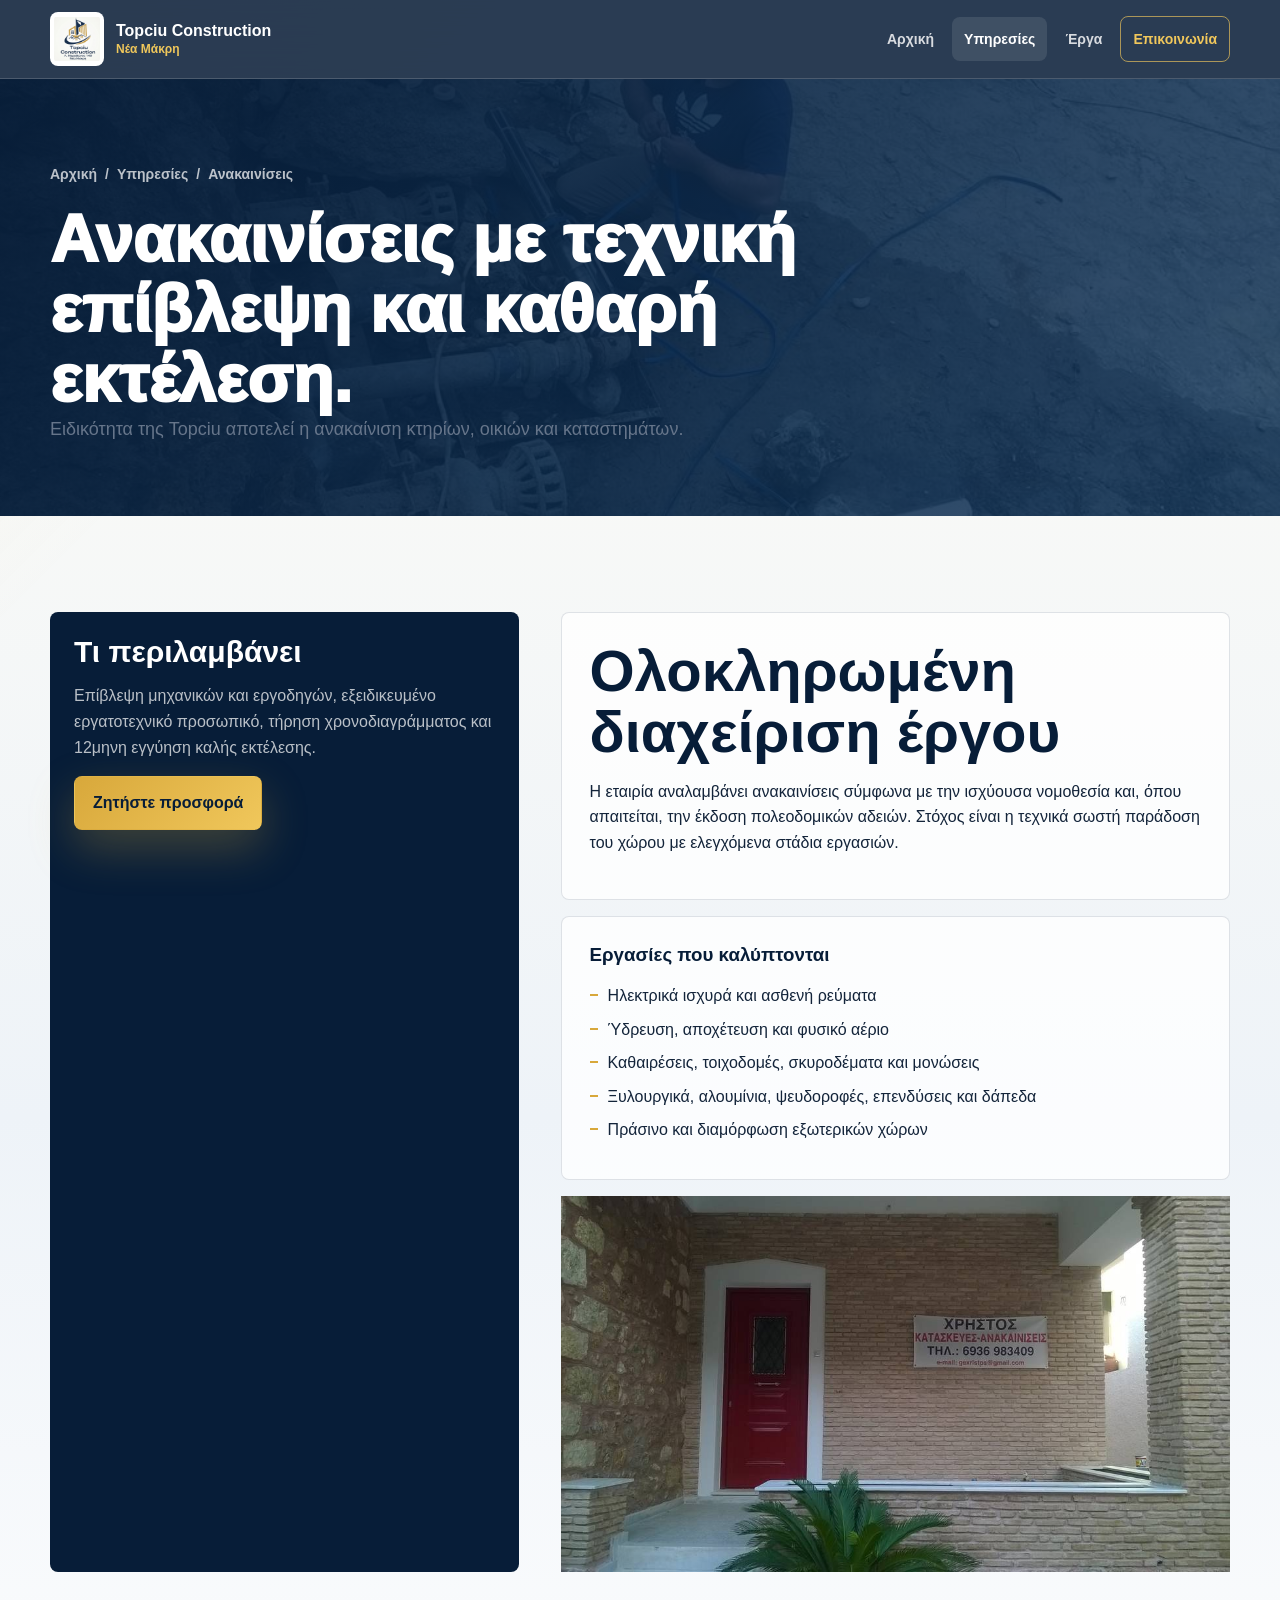
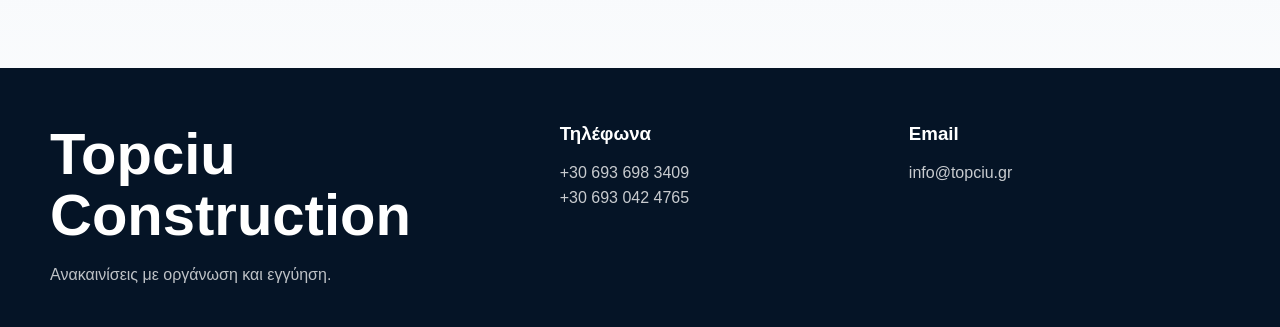
==== anakainiseis.html @ f80893bf "Build Topciu Construction website" ====
<!doctype html>
<html lang="el">
<head>
  <meta charset="utf-8"><meta name="viewport" content="width=device-width, initial-scale=1">
  <title>Ανακαινίσεις κατοικιών και καταστημάτων | Topciu Construction</title>
  <meta name="description" content="Ανακαινίσεις κτηρίων, οικιών και καταστημάτων από την Topciu Construction με επίβλεψη μηχανικών, πολεοδομικές άδειες και 12μηνη εγγύηση.">
  <link rel="canonical" href="https://topciu.gr/anakainiseis.html">
  <meta property="og:title" content="Ανακαινίσεις | Topciu Construction"><meta property="og:description" content="Ολοκληρωμένες ανακαινίσεις με τεχνική επίβλεψη και εγγύηση."><meta property="og:image" content="https://topciu.gr/assets/project-renovation.jpg">
  <link rel="stylesheet" href="styles.css">
  <script type="application/ld+json">{"@context":"https://schema.org","@type":"Service","name":"Ανακαινίσεις","provider":{"@type":"LocalBusiness","name":"Topciu Construction"},"areaServed":"Αττική","serviceType":"Ανακαινίσεις κτηρίων, κατοικιών και καταστημάτων"}</script>
</head>
<body><div class="site-shell"><header class="site-header"><div class="container nav-wrap"><a class="brand" href="index.html"><img src="assets/topciu-new-logo.png" alt="Topciu Construction logo"><span>Topciu Construction<small>Νέα Μάκρη</small></span></a><button class="menu-toggle" type="button" aria-label="Άνοιγμα μενού" aria-expanded="false">☰</button><nav class="main-nav"><a href="index.html">Αρχική</a><a href="ypiresies.html" aria-current="page">Υπηρεσίες</a><a href="erga.html">Έργα</a><a href="epikoinonia.html" class="nav-cta">Επικοινωνία</a></nav></div></header>
<main><section class="page-hero"><div class="container"><div class="breadcrumb"><a href="index.html">Αρχική</a><span>/</span><a href="ypiresies.html">Υπηρεσίες</a><span>/</span><span>Ανακαινίσεις</span></div><h1>Ανακαινίσεις με τεχνική επίβλεψη και καθαρή εκτέλεση.</h1><p class="lead">Ειδικότητα της Topciu αποτελεί η ανακαίνιση κτηρίων, οικιών και καταστημάτων.</p></div></section>
<section class="section"><div class="container detail-grid"><aside class="fact-panel reveal"><h2>Τι περιλαμβάνει</h2><p>Επίβλεψη μηχανικών και εργοδηγών, εξειδικευμένο εργατοτεχνικό προσωπικό, τήρηση χρονοδιαγράμματος και 12μηνη εγγύηση καλής εκτέλεσης.</p><a class="button button-primary" href="epikoinonia.html">Ζητήστε προσφορά</a></aside><div><div class="content-block reveal"><h2>Ολοκληρωμένη διαχείριση έργου</h2><p>Η εταιρία αναλαμβάνει ανακαινίσεις σύμφωνα με την ισχύουσα νομοθεσία και, όπου απαιτείται, την έκδοση πολεοδομικών αδειών. Στόχος είναι η τεχνικά σωστή παράδοση του χώρου με ελεγχόμενα στάδια εργασιών.</p></div><div class="content-block reveal"><h3>Εργασίες που καλύπτονται</h3><ul class="check-list"><li>Ηλεκτρικά ισχυρά και ασθενή ρεύματα</li><li>Ύδρευση, αποχέτευση και φυσικό αέριο</li><li>Καθαιρέσεις, τοιχοδομές, σκυροδέματα και μονώσεις</li><li>Ξυλουργικά, αλουμίνια, ψευδοροφές, επενδύσεις και δάπεδα</li><li>Πράσινο και διαμόρφωση εξωτερικών χώρων</li></ul></div><img class="reveal" src="assets/project-renovation.jpg" alt="Έργο ανακαίνισης Topciu Construction" loading="lazy"></div></div></section></main>
<footer class="footer"><div class="container footer-grid"><div><h2>Topciu Construction</h2><p>Ανακαινίσεις με οργάνωση και εγγύηση.</p></div><div><h3>Τηλέφωνα</h3><p><a href="tel:+306936983409">+30 693 698 3409</a><br><a href="tel:+306930424765">+30 693 042 4765</a></p></div><div><h3>Email</h3><p><a href="mailto:info@topciu.gr">info@topciu.gr</a></p></div></div></footer></div><script src="script.js"></script></body></html>
---- styles.css ----
:root {
  --navy: #071d38;
  --navy-2: #0e3157;
  --ink: #13243a;
  --gold: #d8a83b;
  --gold-2: #f0c75b;
  --steel: #dce4ee;
  --paper: #f8f6ef;
  --white: #ffffff;
  --muted: #66758a;
  --line: rgba(7, 29, 56, 0.12);
  --shadow: 0 24px 80px rgba(7, 29, 56, 0.16);
  --radius: 8px;
  --max: 1180px;
}

* {
  box-sizing: border-box;
}

html {
  scroll-behavior: smooth;
}

body {
  margin: 0;
  color: var(--ink);
  background: var(--paper);
  font-family: Inter, "Segoe UI", Roboto, Arial, sans-serif;
  line-height: 1.6;
  overflow-x: hidden;
}

body.menu-open {
  overflow: hidden;
}

img {
  max-width: 100%;
  display: block;
}

a {
  color: inherit;
  text-decoration: none;
}

.site-shell {
  overflow: hidden;
  max-width: 100vw;
  background:
    linear-gradient(135deg, rgba(216, 168, 59, 0.08), transparent 28rem),
    linear-gradient(180deg, #fffdf6 0%, #eef3f8 58%, #ffffff 100%);
}

.container {
  width: min(var(--max), calc(100% - 40px));
  margin: 0 auto;
}

.skip-link {
  position: absolute;
  top: -48px;
  left: 16px;
  z-index: 100;
  padding: 10px 14px;
  background: var(--navy);
  color: var(--white);
}

.skip-link:focus {
  top: 16px;
}

.site-header {
  position: sticky;
  top: 0;
  z-index: 50;
  border-bottom: 1px solid rgba(255, 255, 255, 0.16);
  background: rgba(7, 29, 56, 0.86);
  backdrop-filter: blur(18px);
}

.nav-wrap {
  display: flex;
  align-items: center;
  justify-content: space-between;
  min-height: 78px;
  gap: 24px;
}

.brand {
  display: inline-flex;
  align-items: center;
  gap: 12px;
  color: var(--white);
  font-weight: 900;
  letter-spacing: 0;
}

.brand img {
  width: 54px;
  height: 54px;
  object-fit: contain;
  background: #fff;
  border-radius: 8px;
  padding: 4px;
}

.brand span {
  display: block;
  line-height: 1.1;
}

.brand small {
  display: block;
  margin-top: 3px;
  color: var(--gold-2);
  font-size: 12px;
  font-weight: 800;
}

.main-nav {
  display: flex;
  align-items: center;
  gap: 6px;
}

.main-nav a {
  color: rgba(255, 255, 255, 0.82);
  padding: 11px 12px;
  border-radius: 8px;
  font-size: 14px;
  font-weight: 800;
}

.main-nav a:hover,
.main-nav a[aria-current="page"] {
  color: var(--white);
  background: rgba(255, 255, 255, 0.1);
}

.nav-cta {
  border: 1px solid rgba(240, 199, 91, 0.65);
  color: var(--gold-2) !important;
}

.menu-toggle {
  display: none;
  width: 46px;
  height: 46px;
  border: 1px solid rgba(255, 255, 255, 0.18);
  background: rgba(255, 255, 255, 0.08);
  color: var(--white);
  border-radius: 8px;
  font-size: 24px;
}

.hero {
  position: relative;
  min-height: calc(100vh - 78px);
  padding: 92px 0 56px;
  color: var(--white);
  background:
    linear-gradient(115deg, rgba(7, 29, 56, 0.96), rgba(7, 29, 56, 0.72)),
    url("assets/project-renovation.jpg") center / cover;
}

.hero::before {
  content: "";
  position: absolute;
  inset: 0;
  opacity: 0.36;
  background-image:
    linear-gradient(rgba(240, 199, 91, 0.2) 1px, transparent 1px),
    linear-gradient(90deg, rgba(240, 199, 91, 0.2) 1px, transparent 1px);
  background-size: 72px 72px;
  transform: perspective(700px) rotateX(58deg) translateY(-18%);
  transform-origin: top;
  animation: blueprintMove 18s linear infinite;
}

.hero::after {
  content: "";
  position: absolute;
  right: -10vw;
  bottom: -10vw;
  width: 52vw;
  aspect-ratio: 1;
  border: 28px solid rgba(216, 168, 59, 0.24);
  border-left-color: rgba(255, 255, 255, 0.08);
  border-radius: 50%;
  animation: slowSpin 28s linear infinite;
}

.hero-grid {
  position: relative;
  z-index: 1;
  display: grid;
  grid-template-columns: minmax(0, 1.1fr) minmax(320px, 0.72fr);
  align-items: center;
  gap: 56px;
}

.hero-grid > *,
.section-head > *,
.split > *,
.detail-grid > *,
.contact-grid > * {
  min-width: 0;
}

.eyebrow {
  display: inline-flex;
  align-items: center;
  flex-wrap: wrap;
  gap: 10px;
  margin: 0 0 20px;
  color: var(--gold-2);
  font-size: 13px;
  font-weight: 900;
  text-transform: uppercase;
}

.eyebrow::before {
  content: "";
  width: 34px;
  height: 2px;
  background: var(--gold-2);
}

h1,
h2,
h3 {
  margin: 0;
  line-height: 1.05;
  letter-spacing: 0;
}

h1 {
  max-width: 900px;
  font-size: clamp(40px, 5.4vw, 76px);
  font-weight: 950;
  overflow-wrap: anywhere;
  word-break: break-word;
}

.hero p {
  max-width: 680px;
  margin: 24px 0 0;
  color: rgba(255, 255, 255, 0.82);
  font-size: clamp(18px, 2vw, 22px);
}

.hero-actions,
.section-actions {
  display: flex;
  flex-wrap: wrap;
  gap: 12px;
  margin-top: 32px;
}

.button {
  display: inline-flex;
  align-items: center;
  justify-content: center;
  min-height: 48px;
  padding: 13px 18px;
  border-radius: 8px;
  border: 1px solid transparent;
  font-weight: 900;
  transition: transform 180ms ease, box-shadow 180ms ease, background 180ms ease;
}

.button:hover {
  transform: translateY(-2px);
}

.button-primary {
  background: linear-gradient(135deg, var(--gold), var(--gold-2));
  color: #071d38;
  box-shadow: 0 18px 46px rgba(216, 168, 59, 0.28);
}

.button-secondary {
  border-color: rgba(255, 255, 255, 0.28);
  color: var(--white);
  background: rgba(255, 255, 255, 0.08);
}

.button-dark {
  background: var(--navy);
  color: var(--white);
}

.hero-panel {
  position: relative;
  padding: 22px;
  border: 1px solid rgba(255, 255, 255, 0.16);
  border-radius: var(--radius);
  background: rgba(255, 255, 255, 0.1);
  box-shadow: var(--shadow);
  backdrop-filter: blur(18px);
}

.hero-logo {
  padding: 28px;
  border-radius: var(--radius);
  background: rgba(255, 255, 255, 0.96);
}

.metrics {
  display: grid;
  grid-template-columns: repeat(3, 1fr);
  gap: 1px;
  margin-top: 16px;
  overflow: hidden;
  border-radius: var(--radius);
  background: rgba(255, 255, 255, 0.16);
}

.metric {
  padding: 18px 12px;
  background: rgba(7, 29, 56, 0.72);
}

.metric strong {
  display: block;
  color: var(--gold-2);
  font-size: 24px;
  line-height: 1;
}

.metric span {
  display: block;
  margin-top: 6px;
  color: rgba(255, 255, 255, 0.78);
  font-size: 12px;
  font-weight: 800;
}

.section {
  position: relative;
  padding: 96px 0;
}

.section-tight {
  padding: 64px 0;
}

.section-dark {
  color: var(--white);
  background: var(--navy);
}

.section-head {
  display: grid;
  grid-template-columns: minmax(0, 0.9fr) minmax(260px, 0.55fr);
  gap: 28px;
  align-items: end;
  margin-bottom: 36px;
}

.section-head p,
.lead {
  margin: 0;
  color: var(--muted);
  font-size: 18px;
}

.section-dark .section-head p,
.section-dark .lead {
  color: rgba(255, 255, 255, 0.72);
}

h2 {
  font-size: clamp(34px, 5vw, 58px);
  color: var(--navy);
}

.section-dark h2 {
  color: var(--white);
}

.service-grid {
  display: grid;
  grid-template-columns: repeat(3, 1fr);
  gap: 16px;
}

.service-card {
  position: relative;
  min-height: 300px;
  padding: 24px;
  border: 1px solid var(--line);
  border-radius: var(--radius);
  background: rgba(255, 255, 255, 0.82);
  box-shadow: 0 10px 32px rgba(7, 29, 56, 0.08);
  overflow: hidden;
  transform-style: preserve-3d;
}

.service-card::after {
  content: "";
  position: absolute;
  inset: auto -30% -35% auto;
  width: 180px;
  aspect-ratio: 1;
  border: 20px solid rgba(216, 168, 59, 0.2);
  border-radius: 50%;
  transition: transform 400ms ease;
}

.service-card:hover::after {
  transform: scale(1.35) rotate(30deg);
}

.service-card .num {
  color: var(--gold);
  font-weight: 950;
}

.service-card h3 {
  margin-top: 28px;
  color: var(--navy);
  font-size: 25px;
}

.service-card p {
  color: var(--muted);
}

.service-card ul,
.check-list {
  padding: 0;
  margin: 18px 0 0;
  list-style: none;
}

.service-card li,
.check-list li {
  position: relative;
  padding-left: 18px;
  margin: 8px 0;
}

.service-card li::before,
.check-list li::before {
  content: "";
  position: absolute;
  top: 11px;
  left: 0;
  width: 8px;
  height: 2px;
  background: var(--gold);
}

.split {
  display: grid;
  grid-template-columns: minmax(0, 1fr) minmax(320px, 0.8fr);
  gap: 48px;
  align-items: center;
}

.image-stack {
  position: relative;
  min-height: 480px;
}

.image-stack img {
  position: absolute;
  border-radius: var(--radius);
  object-fit: cover;
  box-shadow: var(--shadow);
}

.image-stack img:first-child {
  inset: 0 14% 17% 0;
  width: 86%;
  height: 78%;
}

.image-stack img:last-child {
  right: 0;
  bottom: 0;
  width: 58%;
  height: 46%;
  border: 8px solid var(--paper);
}

.process {
  display: grid;
  grid-template-columns: repeat(4, 1fr);
  gap: 1px;
  overflow: hidden;
  border-radius: var(--radius);
  background: rgba(255, 255, 255, 0.12);
}

.process-step {
  min-height: 230px;
  padding: 24px;
  background: rgba(255, 255, 255, 0.06);
}

.process-step strong {
  color: var(--gold-2);
  font-size: 34px;
}

.process-step h3 {
  margin-top: 24px;
  font-size: 21px;
}

.process-step p {
  color: rgba(255, 255, 255, 0.7);
}

.project-grid {
  display: grid;
  grid-template-columns: 1.2fr 0.8fr;
  gap: 16px;
}

.project-card {
  position: relative;
  min-height: 420px;
  border-radius: var(--radius);
  overflow: hidden;
  background: var(--navy);
}

.project-card.small {
  min-height: 202px;
}

.project-card img {
  width: 100%;
  height: 100%;
  object-fit: cover;
  opacity: 0.78;
  transition: transform 700ms ease, opacity 300ms ease;
}

.project-card:hover img {
  transform: scale(1.06);
  opacity: 0.92;
}

.project-caption {
  position: absolute;
  inset: auto 0 0;
  padding: 24px;
  color: var(--white);
  background: linear-gradient(transparent, rgba(7, 29, 56, 0.92));
}

.project-caption h3 {
  font-size: 26px;
}

.project-caption p {
  margin-bottom: 0;
  color: rgba(255, 255, 255, 0.76);
}

.cta-band {
  display: grid;
  grid-template-columns: minmax(0, 1fr) auto;
  gap: 24px;
  align-items: center;
  padding: 34px;
  border-radius: var(--radius);
  background: linear-gradient(135deg, var(--gold), var(--gold-2));
  color: var(--navy);
}

.cta-band h2 {
  color: var(--navy);
  font-size: clamp(28px, 4vw, 44px);
}

.footer {
  padding: 56px 0 24px;
  color: rgba(255, 255, 255, 0.74);
  background: #051426;
}

.footer-grid {
  display: grid;
  grid-template-columns: 1.2fr 0.8fr 0.8fr;
  gap: 28px;
}

.footer h2,
.footer h3 {
  color: var(--white);
}

.footer a {
  color: rgba(255, 255, 255, 0.78);
}

.footer a:hover {
  color: var(--gold-2);
}

.copyright {
  margin-top: 34px;
  padding-top: 20px;
  border-top: 1px solid rgba(255, 255, 255, 0.1);
  font-size: 14px;
}

.page-hero {
  padding: 84px 0 72px;
  color: var(--white);
  background:
    linear-gradient(125deg, rgba(7, 29, 56, 0.98), rgba(14, 49, 87, 0.82)),
    url("assets/project-systems.jpg") center / cover;
}

.page-hero h1 {
  max-width: 980px;
  font-size: clamp(38px, 5.2vw, 70px);
}

.breadcrumb {
  display: flex;
  flex-wrap: wrap;
  gap: 8px;
  margin-bottom: 20px;
  color: rgba(255, 255, 255, 0.72);
  font-size: 14px;
  font-weight: 800;
}

.detail-grid {
  display: grid;
  grid-template-columns: minmax(0, 0.7fr) minmax(0, 1fr);
  gap: 42px;
}

.fact-panel {
  position: sticky;
  top: 104px;
  padding: 24px;
  border-radius: var(--radius);
  background: var(--navy);
  color: var(--white);
}

.fact-panel h2 {
  color: var(--white);
  font-size: 30px;
}

.fact-panel p {
  color: rgba(255, 255, 255, 0.72);
}

.content-block {
  padding: 28px;
  margin-bottom: 16px;
  border: 1px solid var(--line);
  border-radius: var(--radius);
  background: rgba(255, 255, 255, 0.76);
}

.content-block h2,
.content-block h3 {
  color: var(--navy);
}

.contact-grid {
  display: grid;
  grid-template-columns: 0.8fr 1fr;
  gap: 28px;
}

.contact-card {
  padding: 28px;
  border-radius: var(--radius);
  background: var(--white);
  box-shadow: 0 14px 40px rgba(7, 29, 56, 0.08);
}

.contact-card p {
  margin: 8px 0;
}

.contact-form {
  display: grid;
  gap: 14px;
}

.contact-form label {
  display: grid;
  gap: 6px;
  color: var(--navy);
  font-weight: 900;
}

.contact-form input,
.contact-form textarea,
.contact-form select {
  width: 100%;
  min-height: 48px;
  border: 1px solid rgba(7, 29, 56, 0.18);
  border-radius: 8px;
  padding: 12px 14px;
  font: inherit;
  color: var(--ink);
  background: #fbfcfe;
}

.contact-form textarea {
  min-height: 144px;
  resize: vertical;
}

.reveal {
  opacity: 0;
  transform: translateY(24px);
  transition: opacity 700ms ease, transform 700ms ease;
}

.reveal.is-visible {
  opacity: 1;
  transform: translateY(0);
}

@keyframes blueprintMove {
  from { background-position: 0 0, 0 0; }
  to { background-position: 144px 144px, 144px 144px; }
}

@keyframes slowSpin {
  to { transform: rotate(360deg); }
}

@media (prefers-reduced-motion: reduce) {
  *,
  *::before,
  *::after {
    animation-duration: 0.01ms !important;
    animation-iteration-count: 1 !important;
    scroll-behavior: auto !important;
    transition-duration: 0.01ms !important;
  }
}

@media (max-width: 980px) {
  .menu-toggle {
    display: inline-grid;
    place-items: center;
  }

  .main-nav {
    position: fixed;
    inset: 78px 0 auto;
    display: grid;
    gap: 0;
    padding: 18px 20px 24px;
    background: rgba(7, 29, 56, 0.98);
    transform: translateY(-130%);
    transition: transform 240ms ease;
  }

  .main-nav.is-open {
    transform: translateY(0);
  }

  .main-nav a {
    padding: 15px 12px;
  }

  .hero-grid,
  .section-head,
  .split,
  .detail-grid,
  .contact-grid,
  .footer-grid,
  .cta-band {
    grid-template-columns: 1fr;
  }

  .service-grid,
  .process {
    grid-template-columns: repeat(2, 1fr);
  }

  .project-grid {
    grid-template-columns: 1fr;
  }
}

@media (max-width: 640px) {
  .container {
    width: calc(100vw - 28px);
    max-width: calc(100vw - 28px);
  }

  .brand span {
    font-size: 14px;
  }

  .brand img {
    width: 48px;
    height: 48px;
  }

  .hero {
    padding: 62px 0 36px;
  }

  .hero-grid {
    display: block;
  }

  .hero h1,
  .hero p,
  .hero .eyebrow,
  .hero-actions {
    width: min(300px, calc(100vw - 56px));
    max-width: min(300px, calc(100vw - 56px));
  }

  h1 {
    font-size: clamp(34px, 10.8vw, 44px);
  }

  .eyebrow {
    align-items: flex-start;
    font-size: 12px;
  }

  .hero p {
    font-size: 17px;
    overflow-wrap: anywhere;
  }

  .hero-panel {
    display: none;
  }

  .metrics,
  .service-grid,
  .process {
    grid-template-columns: 1fr;
  }

  .section {
    padding: 68px 0;
  }

  .image-stack {
    min-height: 340px;
  }

  .project-card,
  .project-card.small {
    min-height: 320px;
  }
}
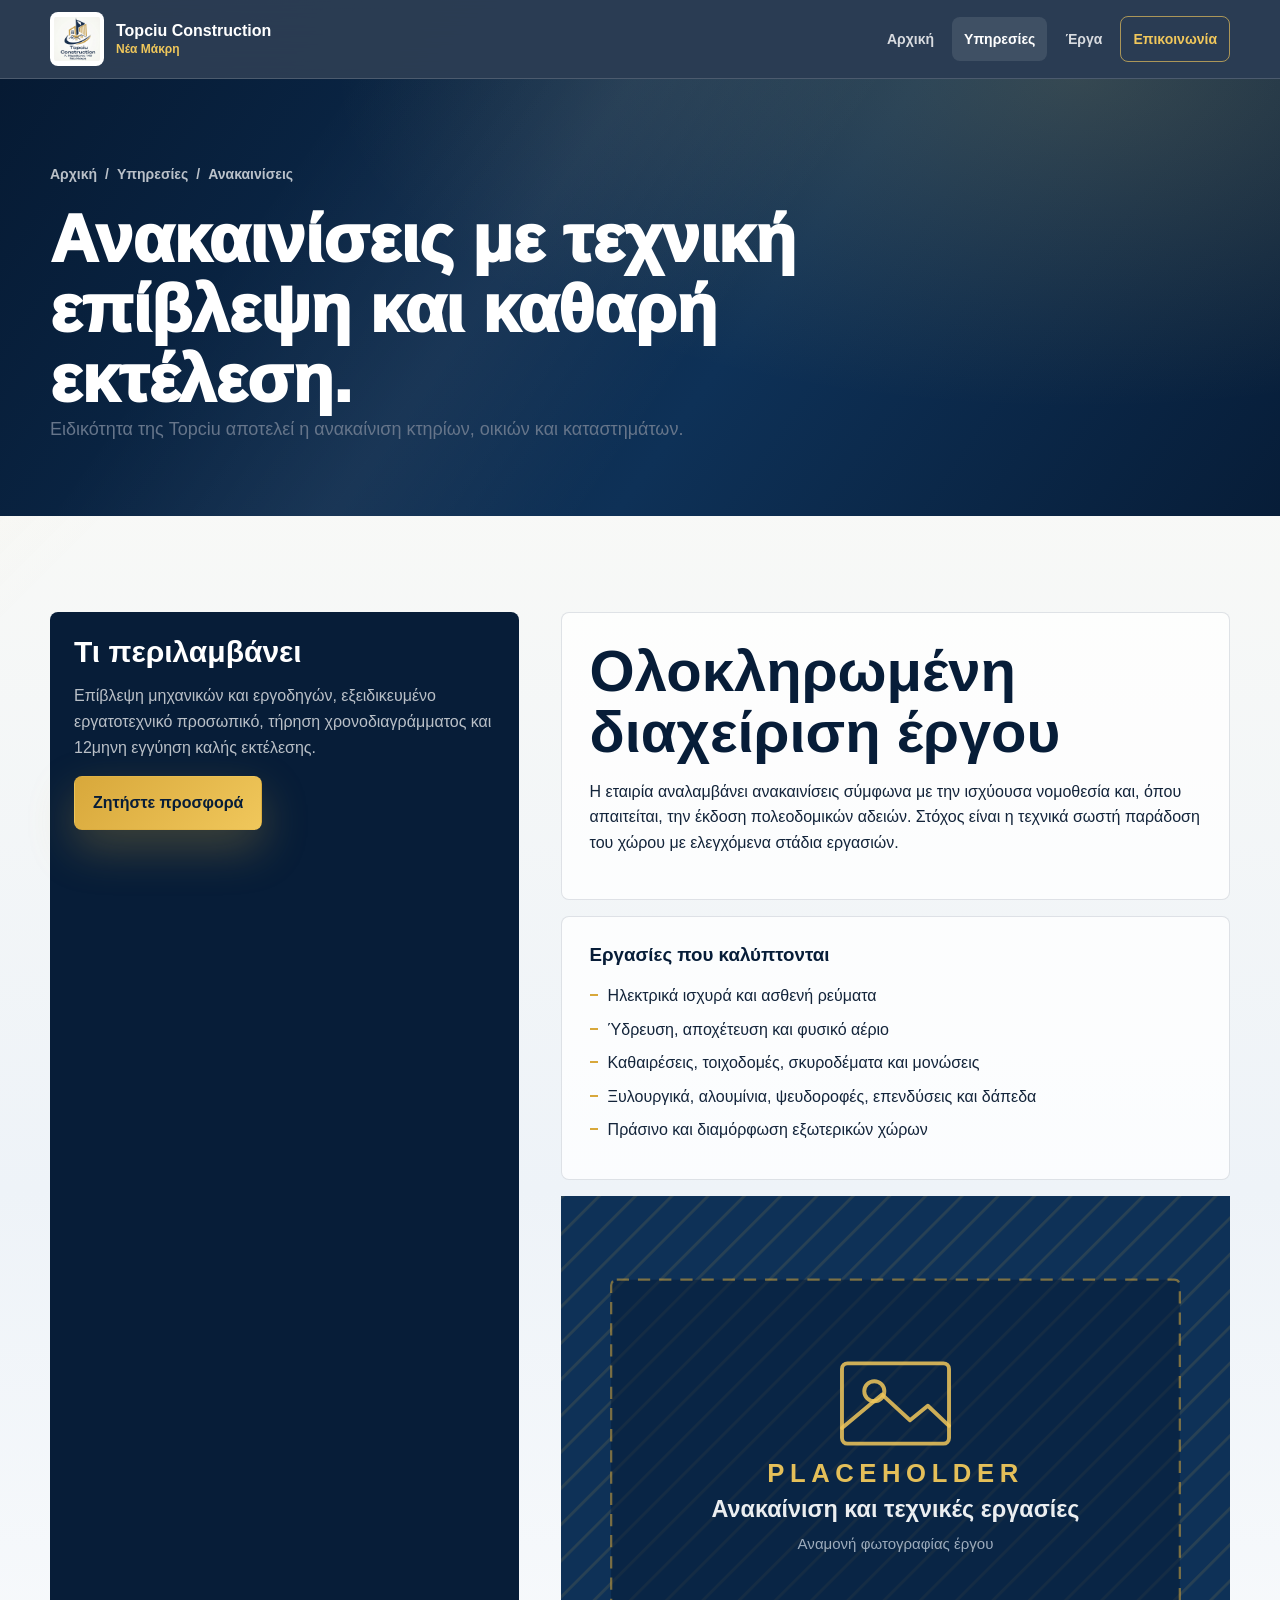
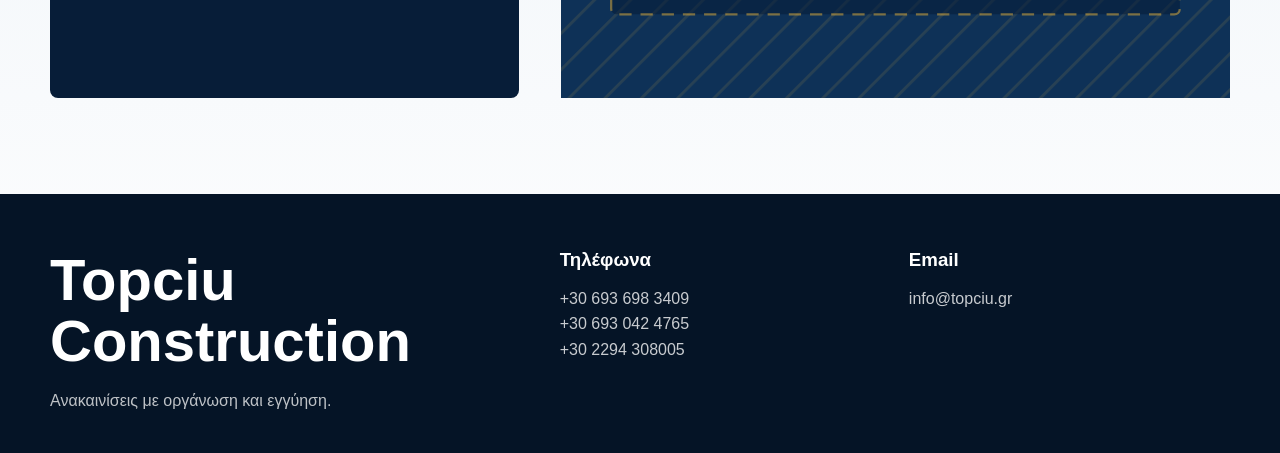
==== commit d17289c3: "Add office landline, switch domain, use image placeholders - Add landline +30 2294 308005 to footers" ====
--- a/anakainiseis.html
+++ b/anakainiseis.html
@@ -4,12 +4,12 @@
   <meta charset="utf-8"><meta name="viewport" content="width=device-width, initial-scale=1">
   <title>Ανακαινίσεις κατοικιών και καταστημάτων | Topciu Construction</title>
   <meta name="description" content="Ανακαινίσεις κτηρίων, οικιών και καταστημάτων από την Topciu Construction με επίβλεψη μηχανικών, πολεοδομικές άδειες και 12μηνη εγγύηση.">
-  <link rel="canonical" href="https://topciu.gr/anakainiseis.html">
-  <meta property="og:title" content="Ανακαινίσεις | Topciu Construction"><meta property="og:description" content="Ολοκληρωμένες ανακαινίσεις με τεχνική επίβλεψη και εγγύηση."><meta property="og:image" content="https://topciu.gr/assets/project-renovation.jpg">
+  <link rel="canonical" href="https://topciuconstruction.gr/anakainiseis.html">
+  <meta property="og:title" content="Ανακαινίσεις | Topciu Construction"><meta property="og:description" content="Ολοκληρωμένες ανακαινίσεις με τεχνική επίβλεψη και εγγύηση."><meta property="og:image" content="https://topciuconstruction.gr/assets/project-renovation.jpg">
   <link rel="stylesheet" href="styles.css">
   <script type="application/ld+json">{"@context":"https://schema.org","@type":"Service","name":"Ανακαινίσεις","provider":{"@type":"LocalBusiness","name":"Topciu Construction"},"areaServed":"Αττική","serviceType":"Ανακαινίσεις κτηρίων, κατοικιών και καταστημάτων"}</script>
 </head>
 <body><div class="site-shell"><header class="site-header"><div class="container nav-wrap"><a class="brand" href="index.html"><img src="assets/topciu-new-logo.png" alt="Topciu Construction logo"><span>Topciu Construction<small>Νέα Μάκρη</small></span></a><button class="menu-toggle" type="button" aria-label="Άνοιγμα μενού" aria-expanded="false">☰</button><nav class="main-nav"><a href="index.html">Αρχική</a><a href="ypiresies.html" aria-current="page">Υπηρεσίες</a><a href="erga.html">Έργα</a><a href="epikoinonia.html" class="nav-cta">Επικοινωνία</a></nav></div></header>
 <main><section class="page-hero"><div class="container"><div class="breadcrumb"><a href="index.html">Αρχική</a><span>/</span><a href="ypiresies.html">Υπηρεσίες</a><span>/</span><span>Ανακαινίσεις</span></div><h1>Ανακαινίσεις με τεχνική επίβλεψη και καθαρή εκτέλεση.</h1><p class="lead">Ειδικότητα της Topciu αποτελεί η ανακαίνιση κτηρίων, οικιών και καταστημάτων.</p></div></section>
-<section class="section"><div class="container detail-grid"><aside class="fact-panel reveal"><h2>Τι περιλαμβάνει</h2><p>Επίβλεψη μηχανικών και εργοδηγών, εξειδικευμένο εργατοτεχνικό προσωπικό, τήρηση χρονοδιαγράμματος και 12μηνη εγγύηση καλής εκτέλεσης.</p><a class="button button-primary" href="epikoinonia.html">Ζητήστε προσφορά</a></aside><div><div class="content-block reveal"><h2>Ολοκληρωμένη διαχείριση έργου</h2><p>Η εταιρία αναλαμβάνει ανακαινίσεις σύμφωνα με την ισχύουσα νομοθεσία και, όπου απαιτείται, την έκδοση πολεοδομικών αδειών. Στόχος είναι η τεχνικά σωστή παράδοση του χώρου με ελεγχόμενα στάδια εργασιών.</p></div><div class="content-block reveal"><h3>Εργασίες που καλύπτονται</h3><ul class="check-list"><li>Ηλεκτρικά ισχυρά και ασθενή ρεύματα</li><li>Ύδρευση, αποχέτευση και φυσικό αέριο</li><li>Καθαιρέσεις, τοιχοδομές, σκυροδέματα και μονώσεις</li><li>Ξυλουργικά, αλουμίνια, ψευδοροφές, επενδύσεις και δάπεδα</li><li>Πράσινο και διαμόρφωση εξωτερικών χώρων</li></ul></div><img class="reveal" src="assets/project-renovation.jpg" alt="Έργο ανακαίνισης Topciu Construction" loading="lazy"></div></div></section></main>
-<footer class="footer"><div class="container footer-grid"><div><h2>Topciu Construction</h2><p>Ανακαινίσεις με οργάνωση και εγγύηση.</p></div><div><h3>Τηλέφωνα</h3><p><a href="tel:+306936983409">+30 693 698 3409</a><br><a href="tel:+306930424765">+30 693 042 4765</a></p></div><div><h3>Email</h3><p><a href="mailto:info@topciu.gr">info@topciu.gr</a></p></div></div></footer></div><script src="script.js"></script></body></html>
+<section class="section"><div class="container detail-grid"><aside class="fact-panel reveal"><h2>Τι περιλαμβάνει</h2><p>Επίβλεψη μηχανικών και εργοδηγών, εξειδικευμένο εργατοτεχνικό προσωπικό, τήρηση χρονοδιαγράμματος και 12μηνη εγγύηση καλής εκτέλεσης.</p><a class="button button-primary" href="epikoinonia.html">Ζητήστε προσφορά</a></aside><div><div class="content-block reveal"><h2>Ολοκληρωμένη διαχείριση έργου</h2><p>Η εταιρία αναλαμβάνει ανακαινίσεις σύμφωνα με την ισχύουσα νομοθεσία και, όπου απαιτείται, την έκδοση πολεοδομικών αδειών. Στόχος είναι η τεχνικά σωστή παράδοση του χώρου με ελεγχόμενα στάδια εργασιών.</p></div><div class="content-block reveal"><h3>Εργασίες που καλύπτονται</h3><ul class="check-list"><li>Ηλεκτρικά ισχυρά και ασθενή ρεύματα</li><li>Ύδρευση, αποχέτευση και φυσικό αέριο</li><li>Καθαιρέσεις, τοιχοδομές, σκυροδέματα και μονώσεις</li><li>Ξυλουργικά, αλουμίνια, ψευδοροφές, επενδύσεις και δάπεδα</li><li>Πράσινο και διαμόρφωση εξωτερικών χώρων</li></ul></div><img class="reveal" src="assets/placeholder-renovation.svg" alt="Έργο ανακαίνισης Topciu Construction" loading="lazy"></div></div></section></main>
+<footer class="footer"><div class="container footer-grid"><div><h2>Topciu Construction</h2><p>Ανακαινίσεις με οργάνωση και εγγύηση.</p></div><div><h3>Τηλέφωνα</h3><p><a href="tel:+306936983409">+30 693 698 3409</a><br><a href="tel:+306930424765">+30 693 042 4765</a><br><a href="tel:+302294308005">+30 2294 308005</a></p></div><div><h3>Email</h3><p><a href="mailto:info@topciu.gr">info@topciu.gr</a></p></div></div></footer></div><script src="script.js"></script></body></html>
--- a/styles.css
+++ b/styles.css
@@ -162,8 +162,10 @@
   padding: 92px 0 56px;
   color: var(--white);
   background:
-    linear-gradient(115deg, rgba(7, 29, 56, 0.96), rgba(7, 29, 56, 0.72)),
-    url("assets/project-renovation.jpg") center / cover;
+    linear-gradient(115deg, transparent 24%, rgba(255, 255, 255, 0.07) 41%, transparent 58%),
+    radial-gradient(112% 84% at 76% 6%, rgba(240, 199, 91, 0.2), transparent 56%),
+    radial-gradient(88% 76% at 6% 98%, rgba(216, 168, 59, 0.13), transparent 60%),
+    linear-gradient(115deg, #061a33 0%, #0e3157 46%, #082441 78%, #061a33 100%);
 }
 
 .hero::before {
@@ -617,8 +619,9 @@
   padding: 84px 0 72px;
   color: var(--white);
   background:
-    linear-gradient(125deg, rgba(7, 29, 56, 0.98), rgba(14, 49, 87, 0.82)),
-    url("assets/project-systems.jpg") center / cover;
+    linear-gradient(125deg, transparent 22%, rgba(255, 255, 255, 0.06) 40%, transparent 56%),
+    radial-gradient(100% 130% at 84% 0%, rgba(240, 199, 91, 0.18), transparent 58%),
+    linear-gradient(125deg, #061a33 0%, #0e3157 58%, #071d38 100%);
 }
 
 .page-hero h1 {
@@ -803,16 +806,30 @@
   }
 
   .brand span {
-    font-size: 14px;
+    font-size: 13px;
   }
 
   .brand img {
-    width: 48px;
-    height: 48px;
+    width: 44px;
+    height: 44px;
+  }
+
+  .nav-wrap {
+    min-height: 72px;
+    gap: 12px;
+  }
+
+  .menu-toggle {
+    width: 44px;
+    height: 44px;
   }
 
   .hero {
-    padding: 62px 0 36px;
+    min-height: calc(100svh - 72px);
+    padding: 46px 0 38px;
+    background:
+      radial-gradient(120% 58% at 72% 4%, rgba(240, 199, 91, 0.18), transparent 58%),
+      linear-gradient(180deg, #061a33 0%, #0e3157 46%, #071d38 100%);
   }
 
   .hero-grid {
@@ -823,22 +840,44 @@
   .hero p,
   .hero .eyebrow,
   .hero-actions {
-    width: min(300px, calc(100vw - 56px));
-    max-width: min(300px, calc(100vw - 56px));
+    width: min(360px, calc(100vw - 28px));
+    max-width: min(360px, calc(100vw - 28px));
   }
 
   h1 {
-    font-size: clamp(34px, 10.8vw, 44px);
+    font-size: clamp(38px, 10.2vw, 46px);
+    line-height: 1.02;
   }
 
   .eyebrow {
     align-items: flex-start;
     font-size: 12px;
+    line-height: 1.4;
+    margin-bottom: 14px;
+  }
+
+  .eyebrow::before {
+    width: 30px;
+    margin-top: 8px;
   }
 
   .hero p {
-    font-size: 17px;
+    margin-top: 20px;
+    color: rgba(255, 255, 255, 0.86);
+    font-size: 16px;
+    line-height: 1.7;
     overflow-wrap: anywhere;
+  }
+
+  .hero-actions {
+    display: grid;
+    grid-template-columns: 1fr;
+    gap: 10px;
+    margin-top: 28px;
+  }
+
+  .hero-actions .button {
+    width: min(230px, 100%);
   }
 
   .hero-panel {
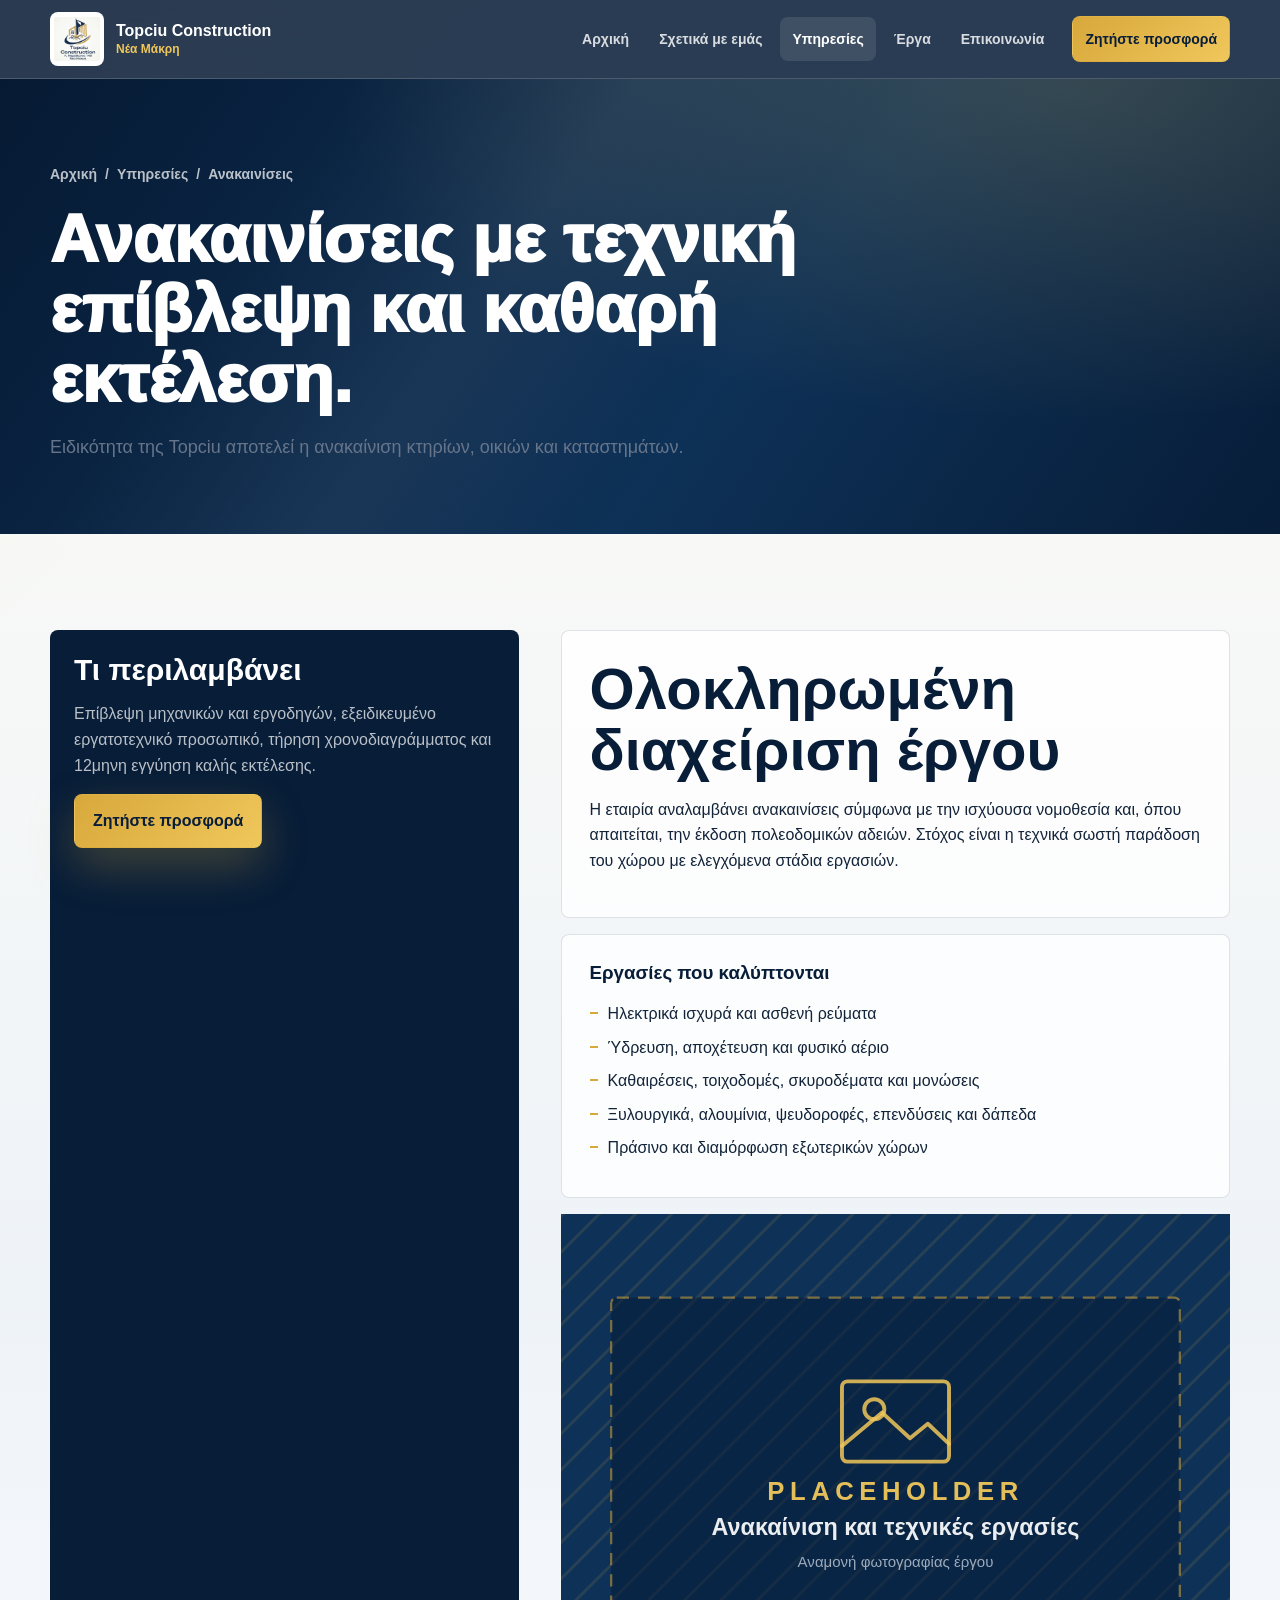
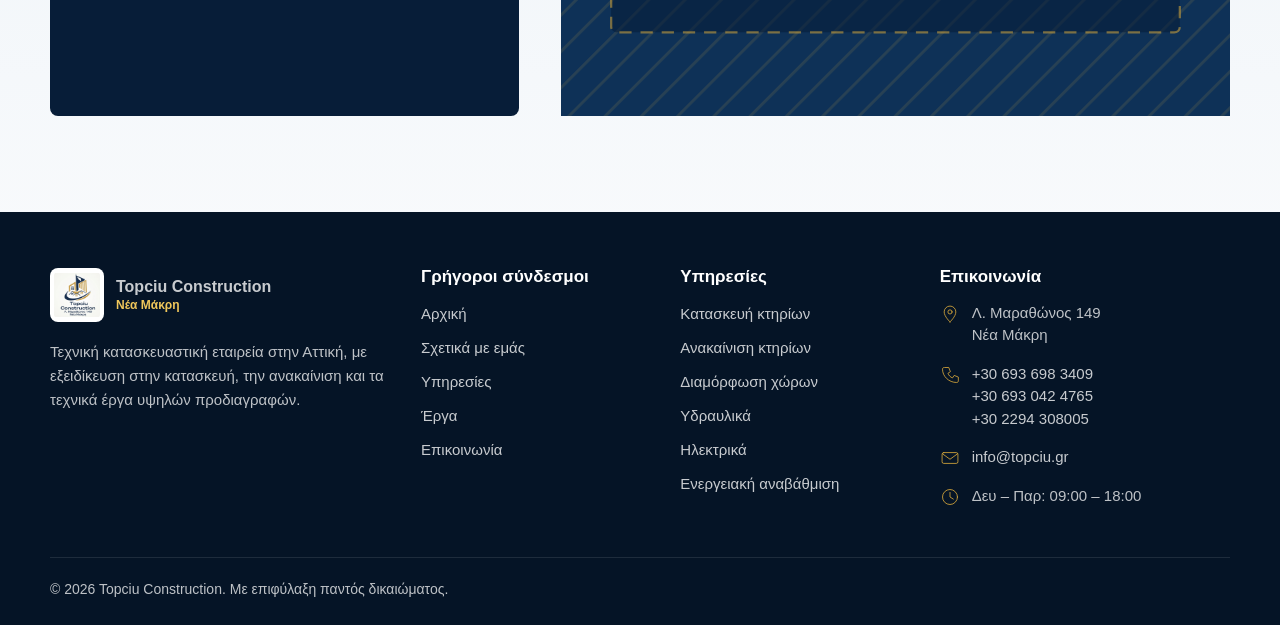
==== commit a6b3040b: "Rebuild homepage to the new layout - Hero split into copy plus a wide media slot - Six icon-led serv" ====
--- a/anakainiseis.html
+++ b/anakainiseis.html
@@ -4,12 +4,65 @@
   <meta charset="utf-8"><meta name="viewport" content="width=device-width, initial-scale=1">
   <title>Ανακαινίσεις κατοικιών και καταστημάτων | Topciu Construction</title>
   <meta name="description" content="Ανακαινίσεις κτηρίων, οικιών και καταστημάτων από την Topciu Construction με επίβλεψη μηχανικών, πολεοδομικές άδειες και 12μηνη εγγύηση.">
-  <link rel="canonical" href="https://topciuconstruction.gr/anakainiseis.html">
-  <meta property="og:title" content="Ανακαινίσεις | Topciu Construction"><meta property="og:description" content="Ολοκληρωμένες ανακαινίσεις με τεχνική επίβλεψη και εγγύηση."><meta property="og:image" content="https://topciuconstruction.gr/assets/project-renovation.jpg">
+  <link rel="canonical" href="https://topciu-construction.gr/anakainiseis.html">
+  <meta property="og:title" content="Ανακαινίσεις | Topciu Construction"><meta property="og:description" content="Ολοκληρωμένες ανακαινίσεις με τεχνική επίβλεψη και εγγύηση."><meta property="og:image" content="https://topciu-construction.gr/assets/project-renovation.jpg">
   <link rel="stylesheet" href="styles.css">
   <script type="application/ld+json">{"@context":"https://schema.org","@type":"Service","name":"Ανακαινίσεις","provider":{"@type":"LocalBusiness","name":"Topciu Construction"},"areaServed":"Αττική","serviceType":"Ανακαινίσεις κτηρίων, κατοικιών και καταστημάτων"}</script>
 </head>
-<body><div class="site-shell"><header class="site-header"><div class="container nav-wrap"><a class="brand" href="index.html"><img src="assets/topciu-new-logo.png" alt="Topciu Construction logo"><span>Topciu Construction<small>Νέα Μάκρη</small></span></a><button class="menu-toggle" type="button" aria-label="Άνοιγμα μενού" aria-expanded="false">☰</button><nav class="main-nav"><a href="index.html">Αρχική</a><a href="ypiresies.html" aria-current="page">Υπηρεσίες</a><a href="erga.html">Έργα</a><a href="epikoinonia.html" class="nav-cta">Επικοινωνία</a></nav></div></header>
+<body><div class="site-shell"><header class="site-header"><div class="container nav-wrap"><a class="brand" href="index.html" aria-label="Topciu Construction αρχική"><img src="assets/topciu-new-logo.png" alt="Topciu Construction logo" width="54" height="54"><span>Topciu Construction<small>Νέα Μάκρη</small></span></a><button class="menu-toggle" type="button" aria-label="Άνοιγμα μενού" aria-expanded="false">☰</button><nav class="main-nav" aria-label="Κύρια πλοήγηση"><a href="index.html">Αρχική</a><a href="index.html#etaireia">Σχετικά με εμάς</a><a href="ypiresies.html" aria-current="page">Υπηρεσίες</a><a href="erga.html">Έργα</a><a href="epikoinonia.html">Επικοινωνία</a><a href="epikoinonia.html" class="nav-cta">Ζητήστε προσφορά</a></nav></div></header>
 <main><section class="page-hero"><div class="container"><div class="breadcrumb"><a href="index.html">Αρχική</a><span>/</span><a href="ypiresies.html">Υπηρεσίες</a><span>/</span><span>Ανακαινίσεις</span></div><h1>Ανακαινίσεις με τεχνική επίβλεψη και καθαρή εκτέλεση.</h1><p class="lead">Ειδικότητα της Topciu αποτελεί η ανακαίνιση κτηρίων, οικιών και καταστημάτων.</p></div></section>
 <section class="section"><div class="container detail-grid"><aside class="fact-panel reveal"><h2>Τι περιλαμβάνει</h2><p>Επίβλεψη μηχανικών και εργοδηγών, εξειδικευμένο εργατοτεχνικό προσωπικό, τήρηση χρονοδιαγράμματος και 12μηνη εγγύηση καλής εκτέλεσης.</p><a class="button button-primary" href="epikoinonia.html">Ζητήστε προσφορά</a></aside><div><div class="content-block reveal"><h2>Ολοκληρωμένη διαχείριση έργου</h2><p>Η εταιρία αναλαμβάνει ανακαινίσεις σύμφωνα με την ισχύουσα νομοθεσία και, όπου απαιτείται, την έκδοση πολεοδομικών αδειών. Στόχος είναι η τεχνικά σωστή παράδοση του χώρου με ελεγχόμενα στάδια εργασιών.</p></div><div class="content-block reveal"><h3>Εργασίες που καλύπτονται</h3><ul class="check-list"><li>Ηλεκτρικά ισχυρά και ασθενή ρεύματα</li><li>Ύδρευση, αποχέτευση και φυσικό αέριο</li><li>Καθαιρέσεις, τοιχοδομές, σκυροδέματα και μονώσεις</li><li>Ξυλουργικά, αλουμίνια, ψευδοροφές, επενδύσεις και δάπεδα</li><li>Πράσινο και διαμόρφωση εξωτερικών χώρων</li></ul></div><img class="reveal" src="assets/placeholder-renovation.svg" alt="Έργο ανακαίνισης Topciu Construction" loading="lazy"></div></div></section></main>
-<footer class="footer"><div class="container footer-grid"><div><h2>Topciu Construction</h2><p>Ανακαινίσεις με οργάνωση και εγγύηση.</p></div><div><h3>Τηλέφωνα</h3><p><a href="tel:+306936983409">+30 693 698 3409</a><br><a href="tel:+306930424765">+30 693 042 4765</a><br><a href="tel:+302294308005">+30 2294 308005</a></p></div><div><h3>Email</h3><p><a href="mailto:info@topciu.gr">info@topciu.gr</a></p></div></div></footer></div><script src="script.js"></script></body></html>
+<footer class="footer">
+      <div class="container footer-grid">
+        <div class="footer-brand">
+          <a class="brand" href="index.html">
+            <img src="assets/topciu-new-logo.png" alt="Topciu Construction logo" width="54" height="54">
+            <span>Topciu Construction<small>Νέα Μάκρη</small></span>
+          </a>
+          <p>Τεχνική κατασκευαστική εταιρεία στην Αττική, με εξειδίκευση στην κατασκευή, την ανακαίνιση και τα τεχνικά έργα υψηλών προδιαγραφών.</p>
+        </div>
+        <div>
+          <h3>Γρήγοροι σύνδεσμοι</h3>
+          <ul class="footer-list">
+            <li><a href="index.html">Αρχική</a></li>
+            <li><a href="index.html#etaireia">Σχετικά με εμάς</a></li>
+            <li><a href="ypiresies.html">Υπηρεσίες</a></li>
+            <li><a href="erga.html">Έργα</a></li>
+            <li><a href="epikoinonia.html">Επικοινωνία</a></li>
+          </ul>
+        </div>
+        <div>
+          <h3>Υπηρεσίες</h3>
+          <ul class="footer-list">
+            <li><a href="ypiresies.html">Κατασκευή κτηρίων</a></li>
+            <li><a href="anakainiseis.html">Ανακαίνιση κτηρίων</a></li>
+            <li><a href="exoterikoi-xoroi.html">Διαμόρφωση χώρων</a></li>
+            <li><a href="ydravlika.html">Υδραυλικά</a></li>
+            <li><a href="ilektrika.html">Ηλεκτρικά</a></li>
+            <li><a href="ypiresies.html">Ενεργειακή αναβάθμιση</a></li>
+          </ul>
+        </div>
+        <div>
+          <h3>Επικοινωνία</h3>
+          <ul class="footer-list contact-list">
+            <li>
+              <svg class="ico" viewBox="0 0 48 48" aria-hidden="true"><path d="M24 43s14-13 14-24a14 14 0 1 0-28 0c0 11 14 24 14 24Z"/><circle cx="24" cy="19" r="5"/></svg>
+              <span>Λ. Μαραθώνος 149<br>Νέα Μάκρη</span>
+            </li>
+            <li>
+              <svg class="ico" viewBox="0 0 48 48" aria-hidden="true"><path d="M12 6h9l4 10-6 4c2 5 6 9 11 11l4-6 10 4v9c0 2-1 4-4 4C21 42 6 27 6 10c0-3 2-4 4-4Z"/></svg>
+              <span><a href="tel:+306936983409">+30 693 698 3409</a><br><a href="tel:+306930424765">+30 693 042 4765</a><br><a href="tel:+302294308005">+30 2294 308005</a></span>
+            </li>
+            <li>
+              <svg class="ico" viewBox="0 0 48 48" aria-hidden="true"><rect x="5" y="11" width="38" height="26" rx="4"/><path d="M6 14l18 13L42 14"/></svg>
+              <span><a href="mailto:info@topciu.gr">info@topciu.gr</a></span>
+            </li>
+            <li>
+              <svg class="ico" viewBox="0 0 48 48" aria-hidden="true"><circle cx="24" cy="24" r="18"/><path d="M24 13v11l8 5"/></svg>
+              <span>Δευ – Παρ: 09:00 – 18:00</span>
+            </li>
+          </ul>
+        </div>
+      </div>
+      <div class="container copyright">© 2026 Topciu Construction. Με επιφύλαξη παντός δικαιώματος.</div>
+    </footer></div><script src="script.js"></script></body></html>
--- a/styles.css
+++ b/styles.css
@@ -903,3 +903,371 @@
     min-height: 320px;
   }
 }
+
+/* ==========================================================================
+   Homepage layout — hero media, icon services, work grid, stats, footer
+   ========================================================================== */
+
+.ico {
+  width: 40px;
+  height: 40px;
+  flex: none;
+  fill: none;
+  stroke: var(--gold);
+  stroke-width: 1.7;
+  stroke-linecap: round;
+  stroke-linejoin: round;
+}
+
+/* --- Header ---------------------------------------------------------------- */
+
+.nav-cta {
+  margin-left: 10px;
+  padding: 11px 18px;
+  border-color: transparent;
+  background: linear-gradient(135deg, var(--gold), var(--gold-2));
+  color: #071d38 !important;
+}
+
+.nav-cta:hover {
+  background: var(--gold-2);
+  color: #071d38 !important;
+}
+
+/* --- Hero ------------------------------------------------------------------ */
+
+.hero {
+  min-height: 0;
+  padding: 84px 0 96px;
+}
+
+.hero::after {
+  right: -22vw;
+  bottom: -24vw;
+  width: 42vw;
+  opacity: 0.5;
+}
+
+.hero-grid {
+  grid-template-columns: minmax(0, 1.08fr) minmax(300px, 0.92fr);
+  gap: 56px;
+}
+
+.hero-copy h1 {
+  max-width: none;
+  font-size: clamp(34px, 4.1vw, 58px);
+  overflow-wrap: break-word;
+  word-break: normal;
+}
+
+.hero-media img {
+  width: 100%;
+  height: auto;
+  aspect-ratio: 8 / 5;
+  object-fit: cover;
+  border-radius: 12px;
+  box-shadow: 0 32px 90px rgba(3, 12, 26, 0.55);
+}
+
+/* --- Section heads with a trailing link ------------------------------------ */
+
+.section-head.head-action {
+  grid-template-columns: minmax(0, 1fr) auto;
+  align-items: center;
+}
+
+.section-head .button {
+  justify-self: end;
+  margin-top: 0;
+}
+
+.button-ghost {
+  border-color: var(--line);
+  background: var(--white);
+  color: var(--navy);
+  gap: 10px;
+}
+
+.button-ghost:hover {
+  border-color: var(--gold);
+}
+
+.section-dark .button-ghost {
+  border-color: rgba(255, 255, 255, 0.28);
+  background: rgba(255, 255, 255, 0.06);
+  color: var(--white);
+}
+
+.section-dark .button-ghost:hover {
+  border-color: var(--gold-2);
+}
+
+/* --- Services -------------------------------------------------------------- */
+
+.service-grid {
+  gap: 20px;
+}
+
+.service-card.card-icon {
+  min-height: 0;
+  padding: 32px 26px 34px;
+  background: var(--white);
+  text-align: center;
+}
+
+.service-card.card-icon::after {
+  display: none;
+}
+
+.service-card .ico {
+  width: 46px;
+  height: 46px;
+  margin: 0 auto;
+}
+
+.service-card.card-icon h3 {
+  margin-top: 22px;
+  font-size: 20px;
+}
+
+.service-card.card-icon p {
+  margin: 12px 0 0;
+  font-size: 15px;
+}
+
+/* --- Selected work --------------------------------------------------------- */
+
+.work-grid {
+  display: grid;
+  grid-template-columns: repeat(4, 1fr);
+  gap: 20px;
+}
+
+.work-card {
+  display: block;
+}
+
+.work-card img {
+  width: 100%;
+  height: auto;
+  aspect-ratio: 4 / 3;
+  object-fit: cover;
+  border-radius: 10px;
+  transition: transform 400ms ease;
+}
+
+.work-card:hover img {
+  transform: scale(1.03);
+}
+
+.work-cat {
+  margin: 16px 0 0;
+  color: var(--gold-2);
+  font-size: 12px;
+  font-weight: 900;
+  letter-spacing: 0.08em;
+  text-transform: uppercase;
+}
+
+.work-card h3 {
+  margin-top: 8px;
+  color: var(--white);
+  font-size: 18px;
+  line-height: 1.25;
+}
+
+.work-meta {
+  margin: 8px 0 0;
+  color: rgba(255, 255, 255, 0.6);
+  font-size: 14px;
+}
+
+/* --- Stats band ------------------------------------------------------------ */
+
+.stats-band {
+  padding: 48px 0;
+  background: var(--white);
+  border-block: 1px solid var(--line);
+}
+
+.stats-grid {
+  display: grid;
+  grid-template-columns: repeat(4, 1fr);
+  gap: 24px;
+}
+
+.stat {
+  display: flex;
+  align-items: center;
+  gap: 16px;
+  padding-left: 24px;
+  border-left: 1px solid var(--line);
+}
+
+.stat:first-child {
+  padding-left: 0;
+  border-left: 0;
+}
+
+.stat strong {
+  display: block;
+  color: var(--navy);
+  font-size: 30px;
+  font-weight: 950;
+  line-height: 1.1;
+}
+
+.stat span {
+  display: block;
+  margin-top: 4px;
+  color: var(--muted);
+  font-size: 14px;
+}
+
+/* --- About / why us -------------------------------------------------------- */
+
+.about-media img {
+  width: 100%;
+  height: auto;
+  aspect-ratio: 4 / 3;
+  object-fit: cover;
+  border-radius: 12px;
+  box-shadow: 0 24px 70px rgba(7, 29, 56, 0.2);
+}
+
+/* --- CTA band -------------------------------------------------------------- */
+
+.cta-band {
+  grid-template-columns: auto minmax(0, 1fr) auto;
+  gap: 26px;
+  padding: 38px 40px;
+}
+
+.cta-ico {
+  width: 54px;
+  height: 54px;
+  stroke: var(--navy);
+  opacity: 0.75;
+}
+
+.cta-band p {
+  margin: 8px 0 0;
+  color: rgba(7, 29, 56, 0.78);
+  font-size: 17px;
+}
+
+/* --- Footer ---------------------------------------------------------------- */
+
+.footer-grid {
+  grid-template-columns: 1.5fr 1fr 1fr 1.3fr;
+  gap: 36px;
+}
+
+.footer .brand {
+  margin-bottom: 18px;
+}
+
+.footer-brand p {
+  margin: 0;
+  font-size: 15px;
+}
+
+.footer h3 {
+  margin-bottom: 16px;
+  font-size: 17px;
+}
+
+.footer-list {
+  padding: 0;
+  margin: 0;
+  list-style: none;
+  font-size: 15px;
+}
+
+.footer-list li {
+  margin-bottom: 10px;
+}
+
+.contact-list li {
+  display: flex;
+  gap: 12px;
+  margin-bottom: 16px;
+  line-height: 1.5;
+}
+
+.contact-list .ico {
+  width: 20px;
+  height: 20px;
+  margin-top: 2px;
+  stroke: var(--gold);
+  stroke-width: 2;
+}
+
+/* --- Responsive ------------------------------------------------------------ */
+
+@media (max-width: 1080px) {
+  .footer-grid {
+    grid-template-columns: 1fr 1fr;
+  }
+}
+
+@media (max-width: 980px) {
+  .hero {
+    padding: 56px 0 64px;
+  }
+
+  .hero-grid {
+    gap: 40px;
+  }
+
+  .hero-copy h1 {
+    max-width: none;
+  }
+
+  .section-head,
+  .section-head.head-action {
+    grid-template-columns: 1fr;
+    align-items: start;
+  }
+
+  .section-head .button {
+    justify-self: start;
+  }
+
+  .work-grid,
+  .stats-grid {
+    grid-template-columns: repeat(2, 1fr);
+  }
+
+  .stat:nth-child(odd) {
+    padding-left: 0;
+    border-left: 0;
+  }
+
+  .cta-band {
+    grid-template-columns: 1fr;
+    padding: 30px 26px;
+  }
+}
+
+@media (max-width: 640px) {
+  .service-grid,
+  .work-grid,
+  .stats-grid,
+  .footer-grid {
+    grid-template-columns: 1fr;
+  }
+
+  .stat {
+    padding-left: 0;
+    border-left: 0;
+  }
+
+  .nav-cta {
+    margin-left: 0;
+  }
+}
+
+.page-hero .lead {
+  margin-top: 18px;
+}
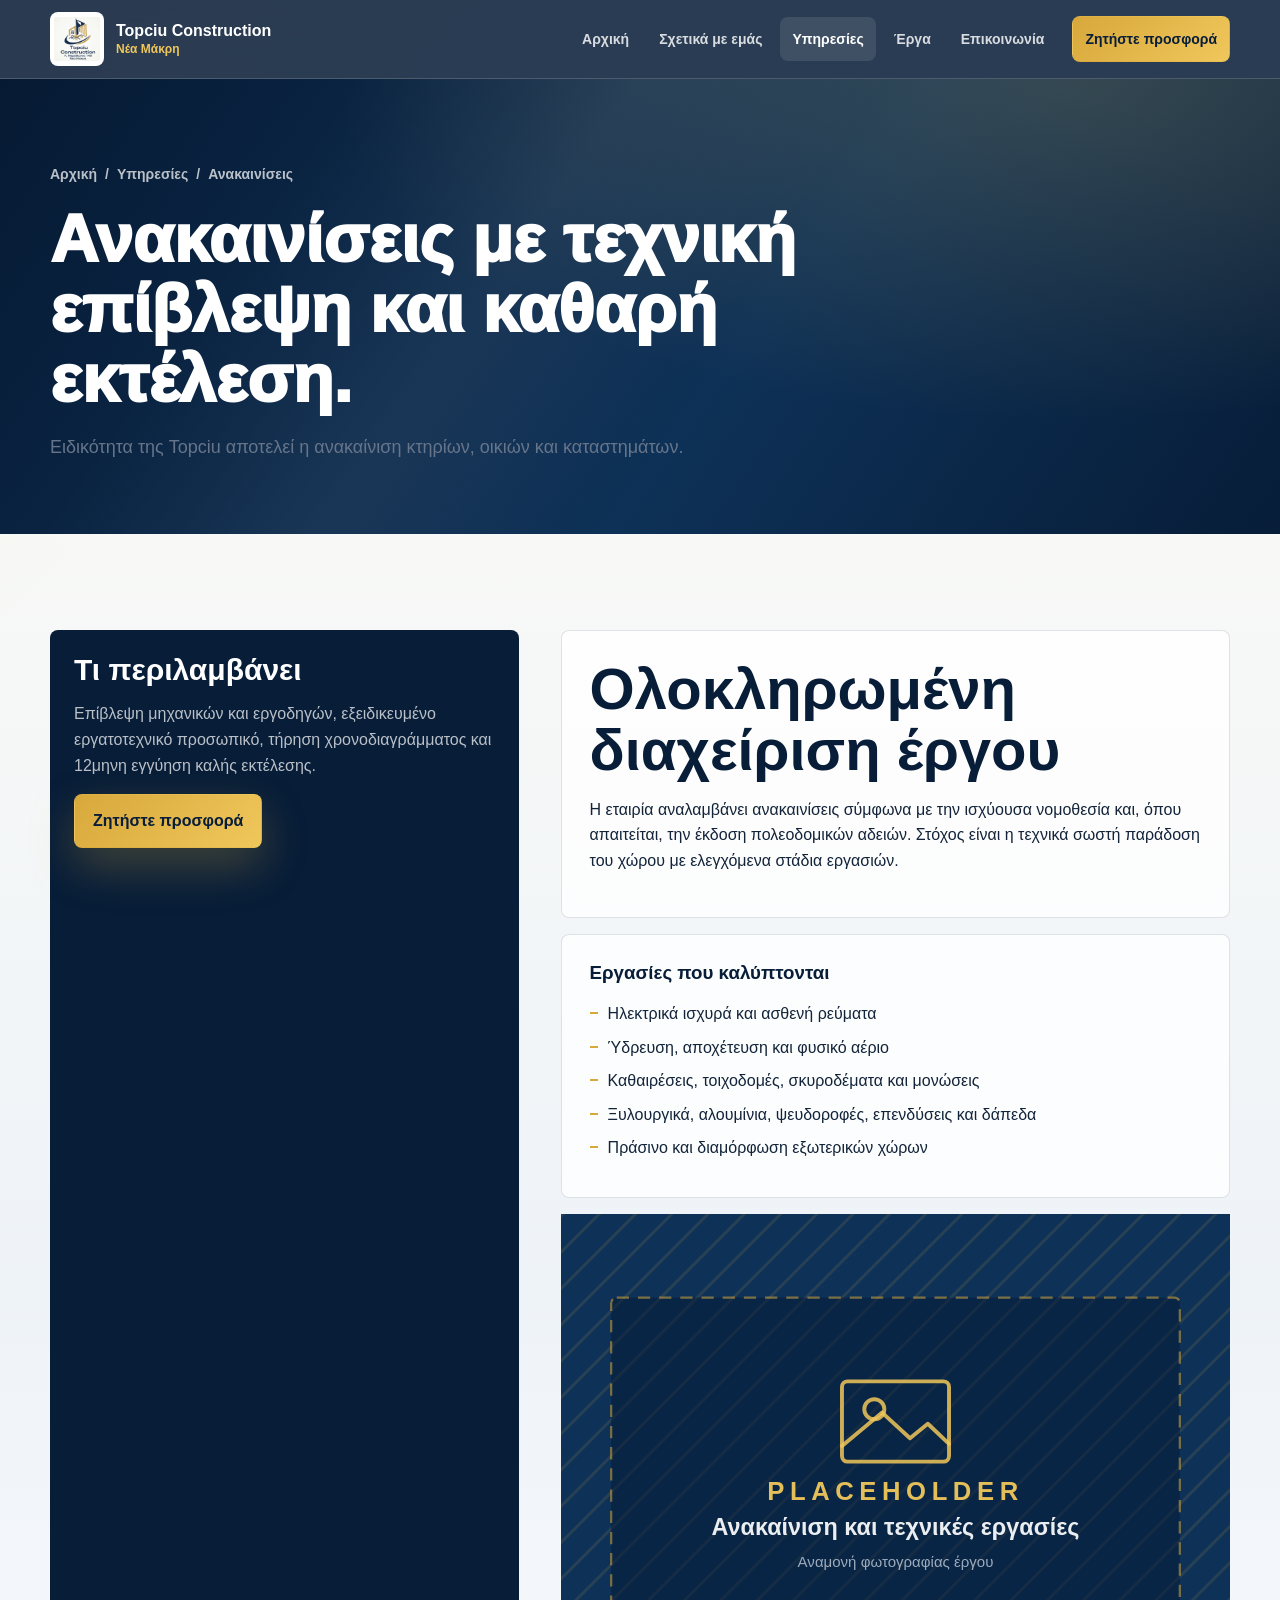
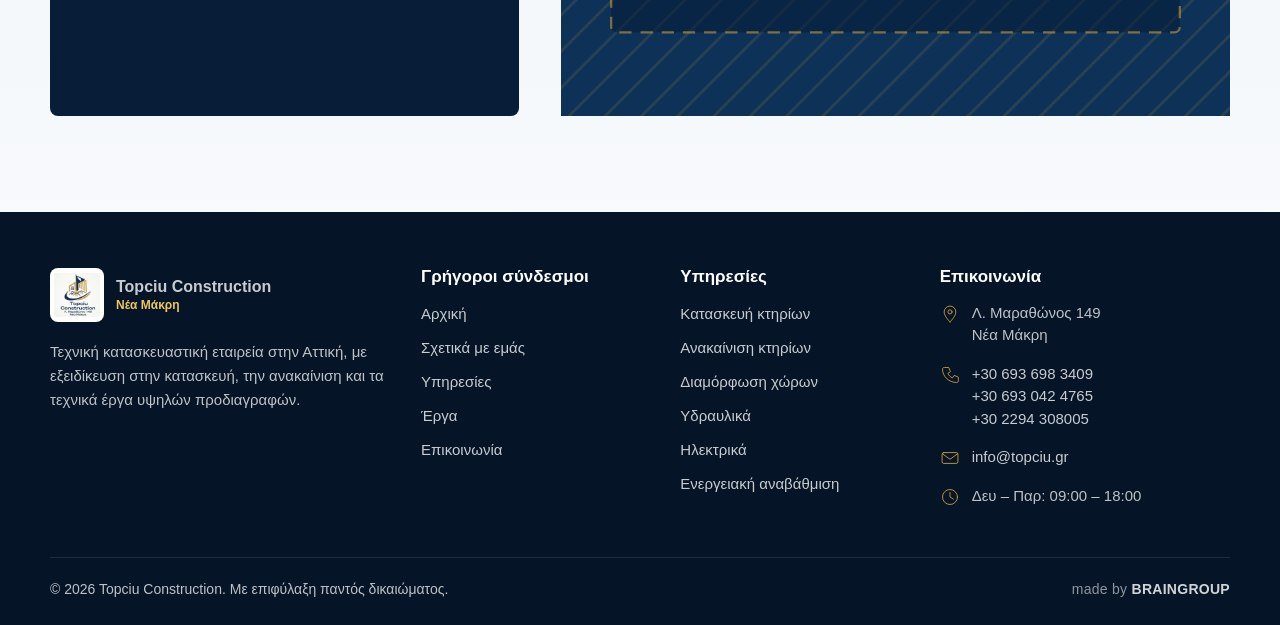
==== commit d73c31fd: "Credit BRAINGROUP in the footer Bottom-right of the copyright bar on every page, linking out to brai" ====
--- a/anakainiseis.html
+++ b/anakainiseis.html
@@ -64,5 +64,8 @@
           </ul>
         </div>
       </div>
-      <div class="container copyright">© 2026 Topciu Construction. Με επιφύλαξη παντός δικαιώματος.</div>
+      <div class="container copyright">
+        <span>© 2026 Topciu Construction. Με επιφύλαξη παντός δικαιώματος.</span>
+        <span class="footer-credit">made by <a href="https://braingroup.tech" target="_blank" rel="noopener">BRAINGROUP</a></span>
+      </div>
     </footer></div><script src="script.js"></script></body></html>
--- a/styles.css
+++ b/styles.css
@@ -937,20 +937,26 @@
 /* --- Hero ------------------------------------------------------------------ */
 
 .hero {
-  min-height: 0;
-  padding: 84px 0 96px;
-}
-
+  /* header is 78px and sticky, so this fills exactly one screen */
+  min-height: calc(100vh - 78px);
+  padding: 96px 0 108px;
+  display: grid;
+  align-items: center;
+  background:
+    linear-gradient(96deg, rgba(6, 26, 51, 0.96) 0%, rgba(6, 26, 51, 0.9) 26%, rgba(7, 32, 58, 0.62) 45%, rgba(7, 32, 58, 0.24) 62%, rgba(6, 26, 51, 0.12) 100%),
+    url("assets/hero-villa.jpg") right center / cover no-repeat,
+    linear-gradient(115deg, #061a33 0%, #0e3157 46%, #082441 78%, #061a33 100%);
+}
+
+/* the villa carries the hero now — retire the blueprint and ring overlays */
+.hero::before,
 .hero::after {
-  right: -22vw;
-  bottom: -24vw;
-  width: 42vw;
-  opacity: 0.5;
+  display: none;
 }
 
 .hero-grid {
-  grid-template-columns: minmax(0, 1.08fr) minmax(300px, 0.92fr);
-  gap: 56px;
+  grid-template-columns: minmax(0, 620px);
+  gap: 0;
 }
 
 .hero-copy h1 {
@@ -1213,7 +1219,12 @@
 
 @media (max-width: 980px) {
   .hero {
-    padding: 56px 0 64px;
+    min-height: 0;
+    padding: 64px 0 88px;
+    background:
+      linear-gradient(178deg, rgba(6, 26, 51, 0.95) 0%, rgba(6, 26, 51, 0.88) 34%, rgba(6, 26, 51, 0.55) 62%, rgba(6, 26, 51, 0.32) 100%),
+      url("assets/hero-villa.jpg") 68% center / cover no-repeat,
+      linear-gradient(115deg, #061a33 0%, #0e3157 46%, #082441 78%, #061a33 100%);
   }
 
   .hero-grid {
@@ -1271,3 +1282,37 @@
 .page-hero .lead {
   margin-top: 18px;
 }
+
+.beforeafter {
+  display: grid;
+  grid-template-columns: 1fr 1fr;
+  gap: 16px;
+}
+
+@media (max-width: 980px) {
+  .beforeafter {
+    grid-template-columns: 1fr;
+  }
+}
+
+.copyright {
+  display: flex;
+  flex-wrap: wrap;
+  align-items: center;
+  justify-content: space-between;
+  gap: 8px 24px;
+}
+
+.footer-credit {
+  color: rgba(255, 255, 255, 0.55);
+  letter-spacing: 0.02em;
+}
+
+.footer-credit a {
+  color: rgba(255, 255, 255, 0.82);
+  font-weight: 800;
+}
+
+.footer-credit a:hover {
+  color: var(--gold-2);
+}
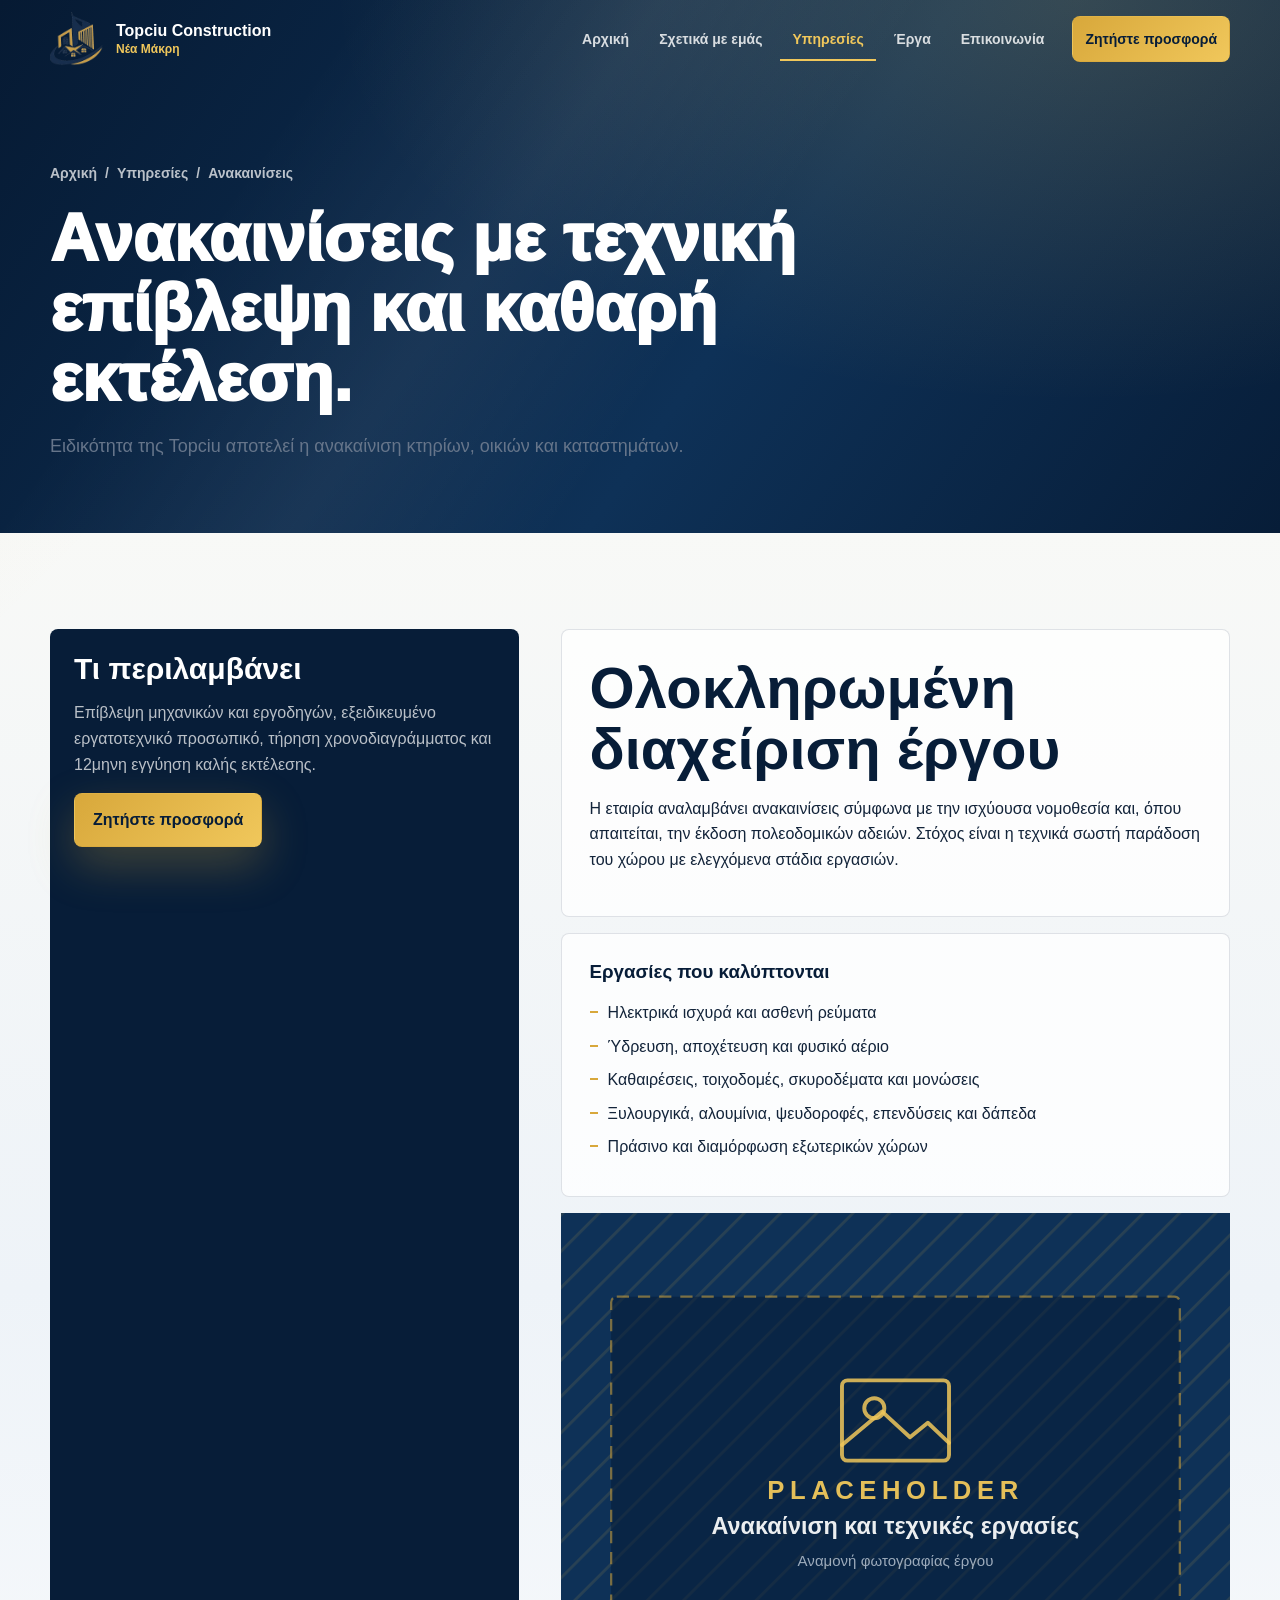
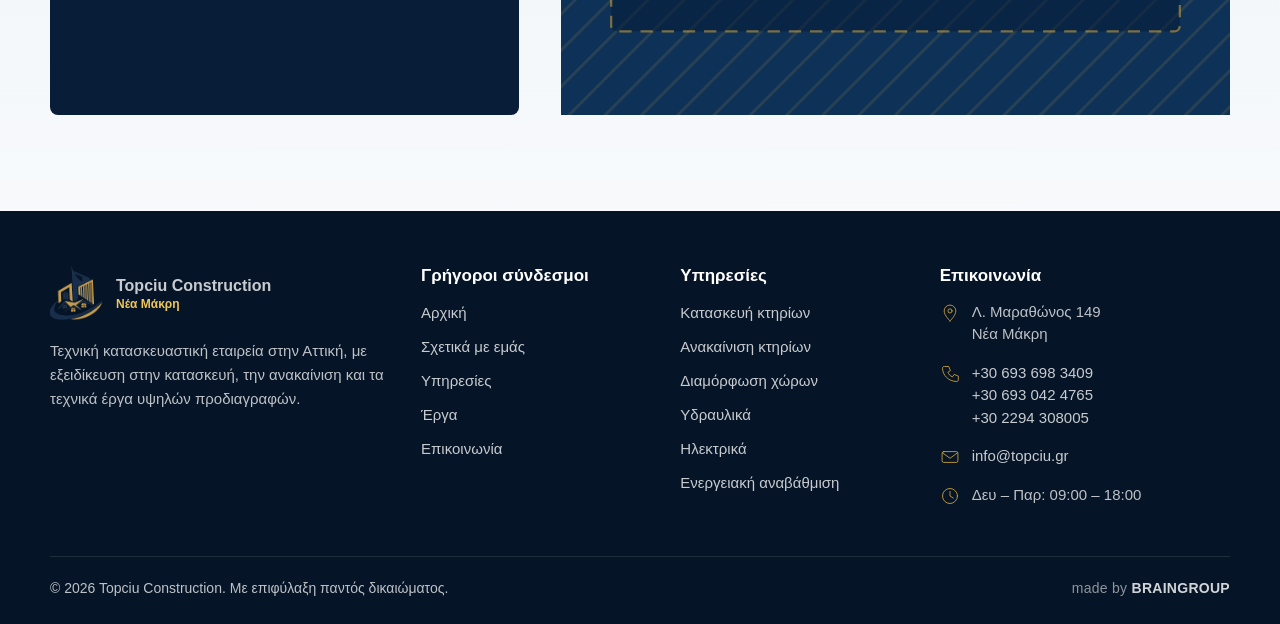
==== commit 50341d1b: "Float a transparent header over the hero - Header is fixed and fully transparent at the top, so the " ====
--- a/anakainiseis.html
+++ b/anakainiseis.html
@@ -6,17 +6,22 @@
   <meta name="description" content="Ανακαινίσεις κτηρίων, οικιών και καταστημάτων από την Topciu Construction με επίβλεψη μηχανικών, πολεοδομικές άδειες και 12μηνη εγγύηση.">
   <link rel="canonical" href="https://topciu-construction.gr/anakainiseis.html">
   <meta property="og:title" content="Ανακαινίσεις | Topciu Construction"><meta property="og:description" content="Ολοκληρωμένες ανακαινίσεις με τεχνική επίβλεψη και εγγύηση."><meta property="og:image" content="https://topciu-construction.gr/assets/project-renovation.jpg">
+  <link rel="icon" href="favicon.ico" sizes="any">
+  <link rel="icon" type="image/png" sizes="32x32" href="assets/favicon-32.png">
+  <link rel="icon" type="image/png" sizes="16x16" href="assets/favicon-16.png">
+  <link rel="apple-touch-icon" sizes="180x180" href="assets/apple-touch-icon.png">
+  <meta name="theme-color" content="#071d38">
   <link rel="stylesheet" href="styles.css">
   <script type="application/ld+json">{"@context":"https://schema.org","@type":"Service","name":"Ανακαινίσεις","provider":{"@type":"LocalBusiness","name":"Topciu Construction"},"areaServed":"Αττική","serviceType":"Ανακαινίσεις κτηρίων, κατοικιών και καταστημάτων"}</script>
 </head>
-<body><div class="site-shell"><header class="site-header"><div class="container nav-wrap"><a class="brand" href="index.html" aria-label="Topciu Construction αρχική"><img src="assets/topciu-new-logo.png" alt="Topciu Construction logo" width="54" height="54"><span>Topciu Construction<small>Νέα Μάκρη</small></span></a><button class="menu-toggle" type="button" aria-label="Άνοιγμα μενού" aria-expanded="false">☰</button><nav class="main-nav" aria-label="Κύρια πλοήγηση"><a href="index.html">Αρχική</a><a href="index.html#etaireia">Σχετικά με εμάς</a><a href="ypiresies.html" aria-current="page">Υπηρεσίες</a><a href="erga.html">Έργα</a><a href="epikoinonia.html">Επικοινωνία</a><a href="epikoinonia.html" class="nav-cta">Ζητήστε προσφορά</a></nav></div></header>
+<body><div class="site-shell"><header class="site-header"><div class="container nav-wrap"><a class="brand" href="index.html" aria-label="Topciu Construction αρχική"><img src="assets/topciu-logo-mark.png" alt="Topciu Construction logo" width="54" height="54"><span>Topciu Construction<small>Νέα Μάκρη</small></span></a><button class="menu-toggle" type="button" aria-label="Άνοιγμα μενού" aria-expanded="false">☰</button><nav class="main-nav" aria-label="Κύρια πλοήγηση"><a href="index.html">Αρχική</a><a href="index.html#etaireia">Σχετικά με εμάς</a><a href="ypiresies.html" aria-current="page">Υπηρεσίες</a><a href="erga.html">Έργα</a><a href="epikoinonia.html">Επικοινωνία</a><a href="epikoinonia.html" class="nav-cta">Ζητήστε προσφορά</a></nav></div></header>
 <main><section class="page-hero"><div class="container"><div class="breadcrumb"><a href="index.html">Αρχική</a><span>/</span><a href="ypiresies.html">Υπηρεσίες</a><span>/</span><span>Ανακαινίσεις</span></div><h1>Ανακαινίσεις με τεχνική επίβλεψη και καθαρή εκτέλεση.</h1><p class="lead">Ειδικότητα της Topciu αποτελεί η ανακαίνιση κτηρίων, οικιών και καταστημάτων.</p></div></section>
 <section class="section"><div class="container detail-grid"><aside class="fact-panel reveal"><h2>Τι περιλαμβάνει</h2><p>Επίβλεψη μηχανικών και εργοδηγών, εξειδικευμένο εργατοτεχνικό προσωπικό, τήρηση χρονοδιαγράμματος και 12μηνη εγγύηση καλής εκτέλεσης.</p><a class="button button-primary" href="epikoinonia.html">Ζητήστε προσφορά</a></aside><div><div class="content-block reveal"><h2>Ολοκληρωμένη διαχείριση έργου</h2><p>Η εταιρία αναλαμβάνει ανακαινίσεις σύμφωνα με την ισχύουσα νομοθεσία και, όπου απαιτείται, την έκδοση πολεοδομικών αδειών. Στόχος είναι η τεχνικά σωστή παράδοση του χώρου με ελεγχόμενα στάδια εργασιών.</p></div><div class="content-block reveal"><h3>Εργασίες που καλύπτονται</h3><ul class="check-list"><li>Ηλεκτρικά ισχυρά και ασθενή ρεύματα</li><li>Ύδρευση, αποχέτευση και φυσικό αέριο</li><li>Καθαιρέσεις, τοιχοδομές, σκυροδέματα και μονώσεις</li><li>Ξυλουργικά, αλουμίνια, ψευδοροφές, επενδύσεις και δάπεδα</li><li>Πράσινο και διαμόρφωση εξωτερικών χώρων</li></ul></div><img class="reveal" src="assets/placeholder-renovation.svg" alt="Έργο ανακαίνισης Topciu Construction" loading="lazy"></div></div></section></main>
 <footer class="footer">
       <div class="container footer-grid">
         <div class="footer-brand">
           <a class="brand" href="index.html">
-            <img src="assets/topciu-new-logo.png" alt="Topciu Construction logo" width="54" height="54">
+            <img src="assets/topciu-logo-mark.png" alt="Topciu Construction logo" width="54" height="54">
             <span>Topciu Construction<small>Νέα Μάκρη</small></span>
           </a>
           <p>Τεχνική κατασκευαστική εταιρεία στην Αττική, με εξειδίκευση στην κατασκευή, την ανακαίνιση και τα τεχνικά έργα υψηλών προδιαγραφών.</p>
--- a/styles.css
+++ b/styles.css
@@ -73,10 +73,20 @@
 }
 
 .site-header {
-  position: sticky;
+  position: fixed;
   top: 0;
+  right: 0;
+  left: 0;
   z-index: 50;
-  border-bottom: 1px solid rgba(255, 255, 255, 0.16);
+  border-bottom: 1px solid transparent;
+  background: transparent;
+  transition: background 260ms ease, border-color 260ms ease, backdrop-filter 260ms ease;
+}
+
+/* once the hero is behind you the bar needs its own ground again */
+.site-header.is-scrolled,
+body.menu-open .site-header {
+  border-bottom-color: rgba(255, 255, 255, 0.16);
   background: rgba(7, 29, 56, 0.86);
   backdrop-filter: blur(18px);
 }
@@ -102,9 +112,6 @@
   width: 54px;
   height: 54px;
   object-fit: contain;
-  background: #fff;
-  border-radius: 8px;
-  padding: 4px;
 }
 
 .brand span {
@@ -136,8 +143,14 @@
 
 .main-nav a:hover,
 .main-nav a[aria-current="page"] {
-  color: var(--white);
-  background: rgba(255, 255, 255, 0.1);
+  color: var(--gold-2);
+  background: transparent;
+}
+
+/* the current page is marked with a rule, not a filled chip */
+.main-nav a[aria-current="page"] {
+  box-shadow: inset 0 -2px 0 var(--gold-2);
+  border-radius: 0;
 }
 
 .nav-cta {
@@ -616,7 +629,7 @@
 }
 
 .page-hero {
-  padding: 84px 0 72px;
+  padding: 162px 0 72px;
   color: var(--white);
   background:
     linear-gradient(125deg, transparent 22%, rgba(255, 255, 255, 0.06) 40%, transparent 56%),
@@ -678,7 +691,8 @@
 
 .contact-grid {
   display: grid;
-  grid-template-columns: 0.8fr 1fr;
+  grid-template-columns: 1fr 1fr;
+  align-items: start;
   gap: 28px;
 }
 
@@ -691,36 +705,6 @@
 
 .contact-card p {
   margin: 8px 0;
-}
-
-.contact-form {
-  display: grid;
-  gap: 14px;
-}
-
-.contact-form label {
-  display: grid;
-  gap: 6px;
-  color: var(--navy);
-  font-weight: 900;
-}
-
-.contact-form input,
-.contact-form textarea,
-.contact-form select {
-  width: 100%;
-  min-height: 48px;
-  border: 1px solid rgba(7, 29, 56, 0.18);
-  border-radius: 8px;
-  padding: 12px 14px;
-  font: inherit;
-  color: var(--ink);
-  background: #fbfcfe;
-}
-
-.contact-form textarea {
-  min-height: 144px;
-  resize: vertical;
 }
 
 .reveal {
@@ -937,9 +921,10 @@
 /* --- Hero ------------------------------------------------------------------ */
 
 .hero {
-  /* header is 78px and sticky, so this fills exactly one screen */
-  min-height: calc(100vh - 78px);
-  padding: 96px 0 108px;
+  /* the header floats over this now, so take the whole screen */
+  min-height: 100vh;
+  min-height: 100svh;
+  padding: 174px 0 108px;
   display: grid;
   align-items: center;
   background:
@@ -1219,8 +1204,10 @@
 
 @media (max-width: 980px) {
   .hero {
-    min-height: 0;
-    padding: 64px 0 88px;
+    /* svh is the viewport with the browser bars showing, i.e. on load */
+    min-height: 100vh;
+    min-height: 100svh;
+    padding: 142px 0 88px;
     background:
       linear-gradient(178deg, rgba(6, 26, 51, 0.95) 0%, rgba(6, 26, 51, 0.88) 34%, rgba(6, 26, 51, 0.55) 62%, rgba(6, 26, 51, 0.32) 100%),
       url("assets/hero-villa.jpg") 68% center / cover no-repeat,
@@ -1262,6 +1249,14 @@
 }
 
 @media (max-width: 640px) {
+  .hero {
+    padding-top: 136px;
+  }
+
+  .page-hero {
+    padding-top: 140px;
+  }
+
   .service-grid,
   .work-grid,
   .stats-grid,
@@ -1316,3 +1311,55 @@
 .footer-credit a:hover {
   color: var(--gold-2);
 }
+
+/* Contact page — phone-first */
+
+.call-list {
+  display: grid;
+  gap: 12px;
+  margin-top: 20px;
+}
+
+.call {
+  display: flex;
+  align-items: center;
+  gap: 14px;
+  padding: 16px 18px;
+  border: 1px solid var(--line);
+  border-radius: var(--radius);
+  background: #fbfcfe;
+  transition: border-color 180ms ease, transform 180ms ease, box-shadow 180ms ease;
+}
+
+.call:hover {
+  border-color: var(--gold);
+  transform: translateY(-2px);
+  box-shadow: 0 12px 30px rgba(7, 29, 56, 0.1);
+}
+
+.call .ico {
+  width: 26px;
+  height: 26px;
+  stroke-width: 2;
+}
+
+.call strong {
+  display: block;
+  color: var(--navy);
+  font-size: 21px;
+  line-height: 1.2;
+  letter-spacing: 0.01em;
+}
+
+.call small {
+  display: block;
+  margin-top: 2px;
+  color: var(--muted);
+  font-size: 13px;
+  font-weight: 700;
+}
+
+/* the bar floats, so anchored sections must stop clear of it */
+[id] {
+  scroll-margin-top: 96px;
+}
